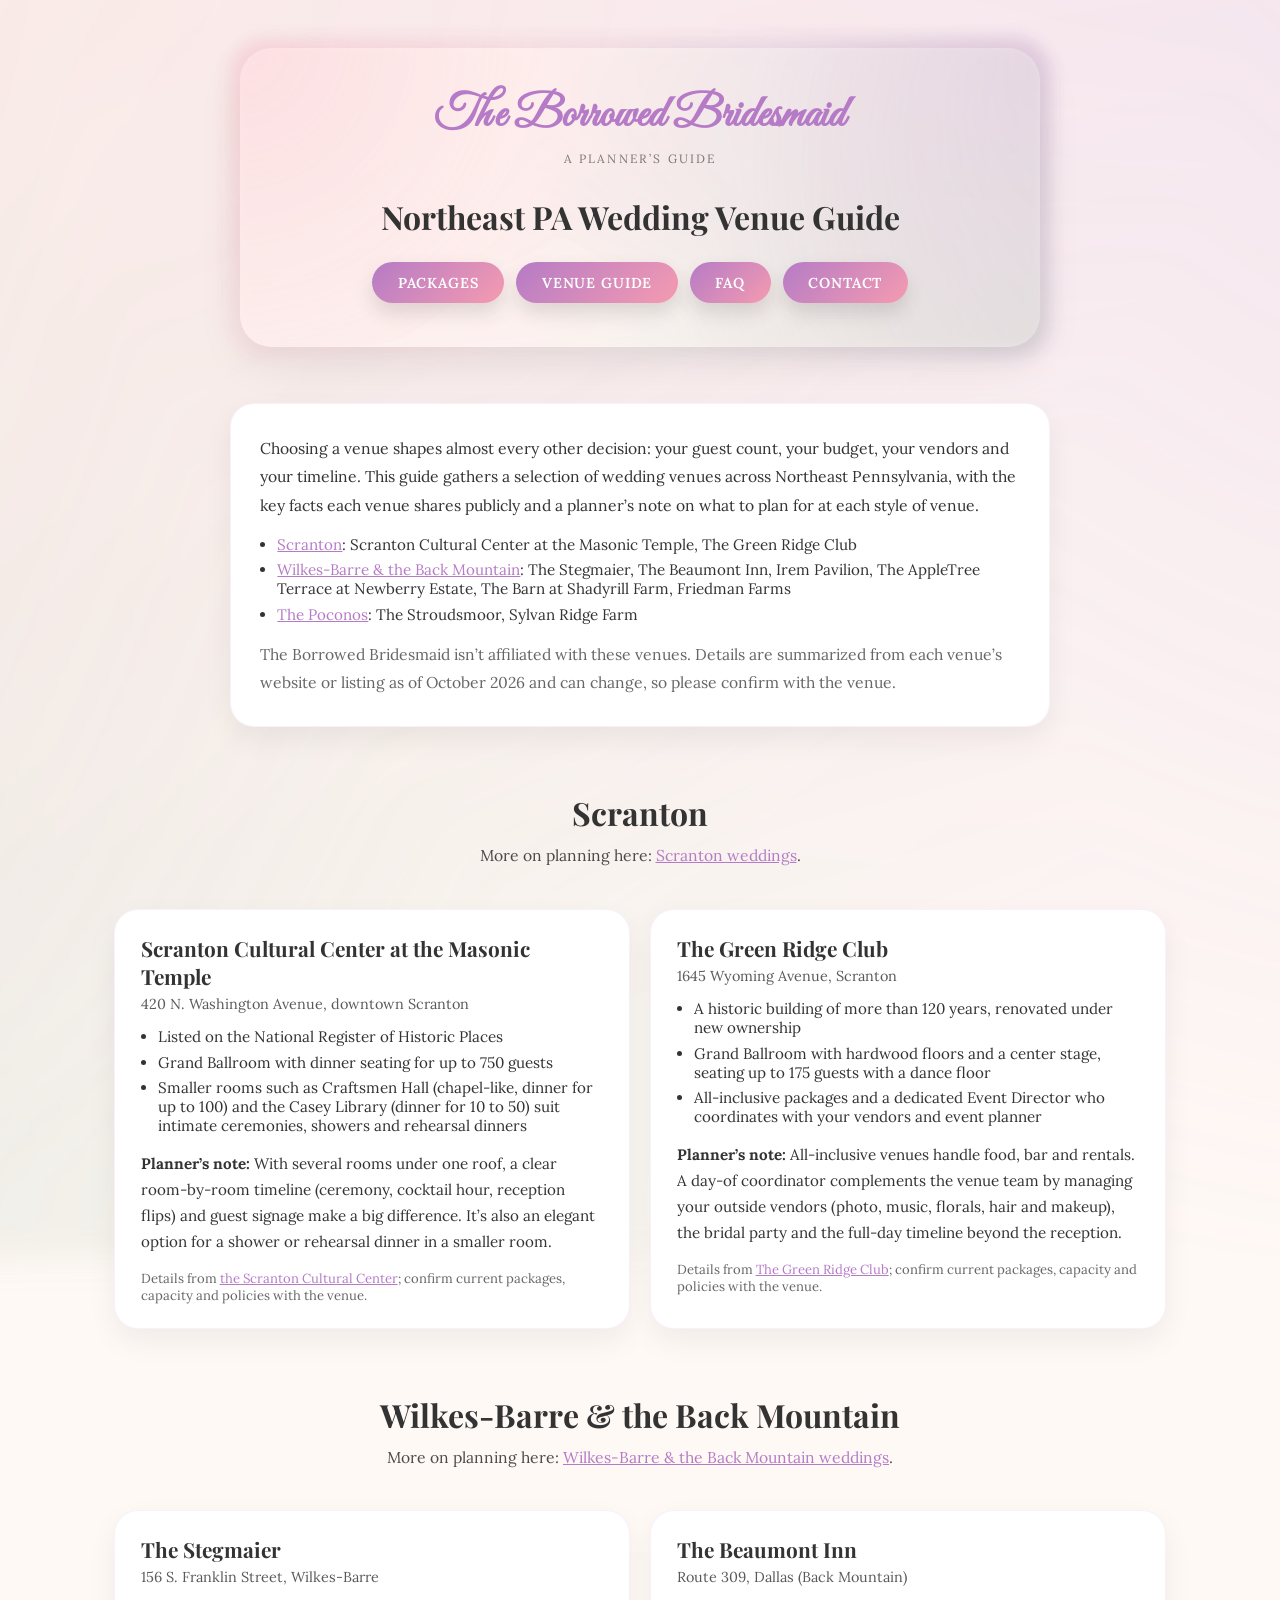
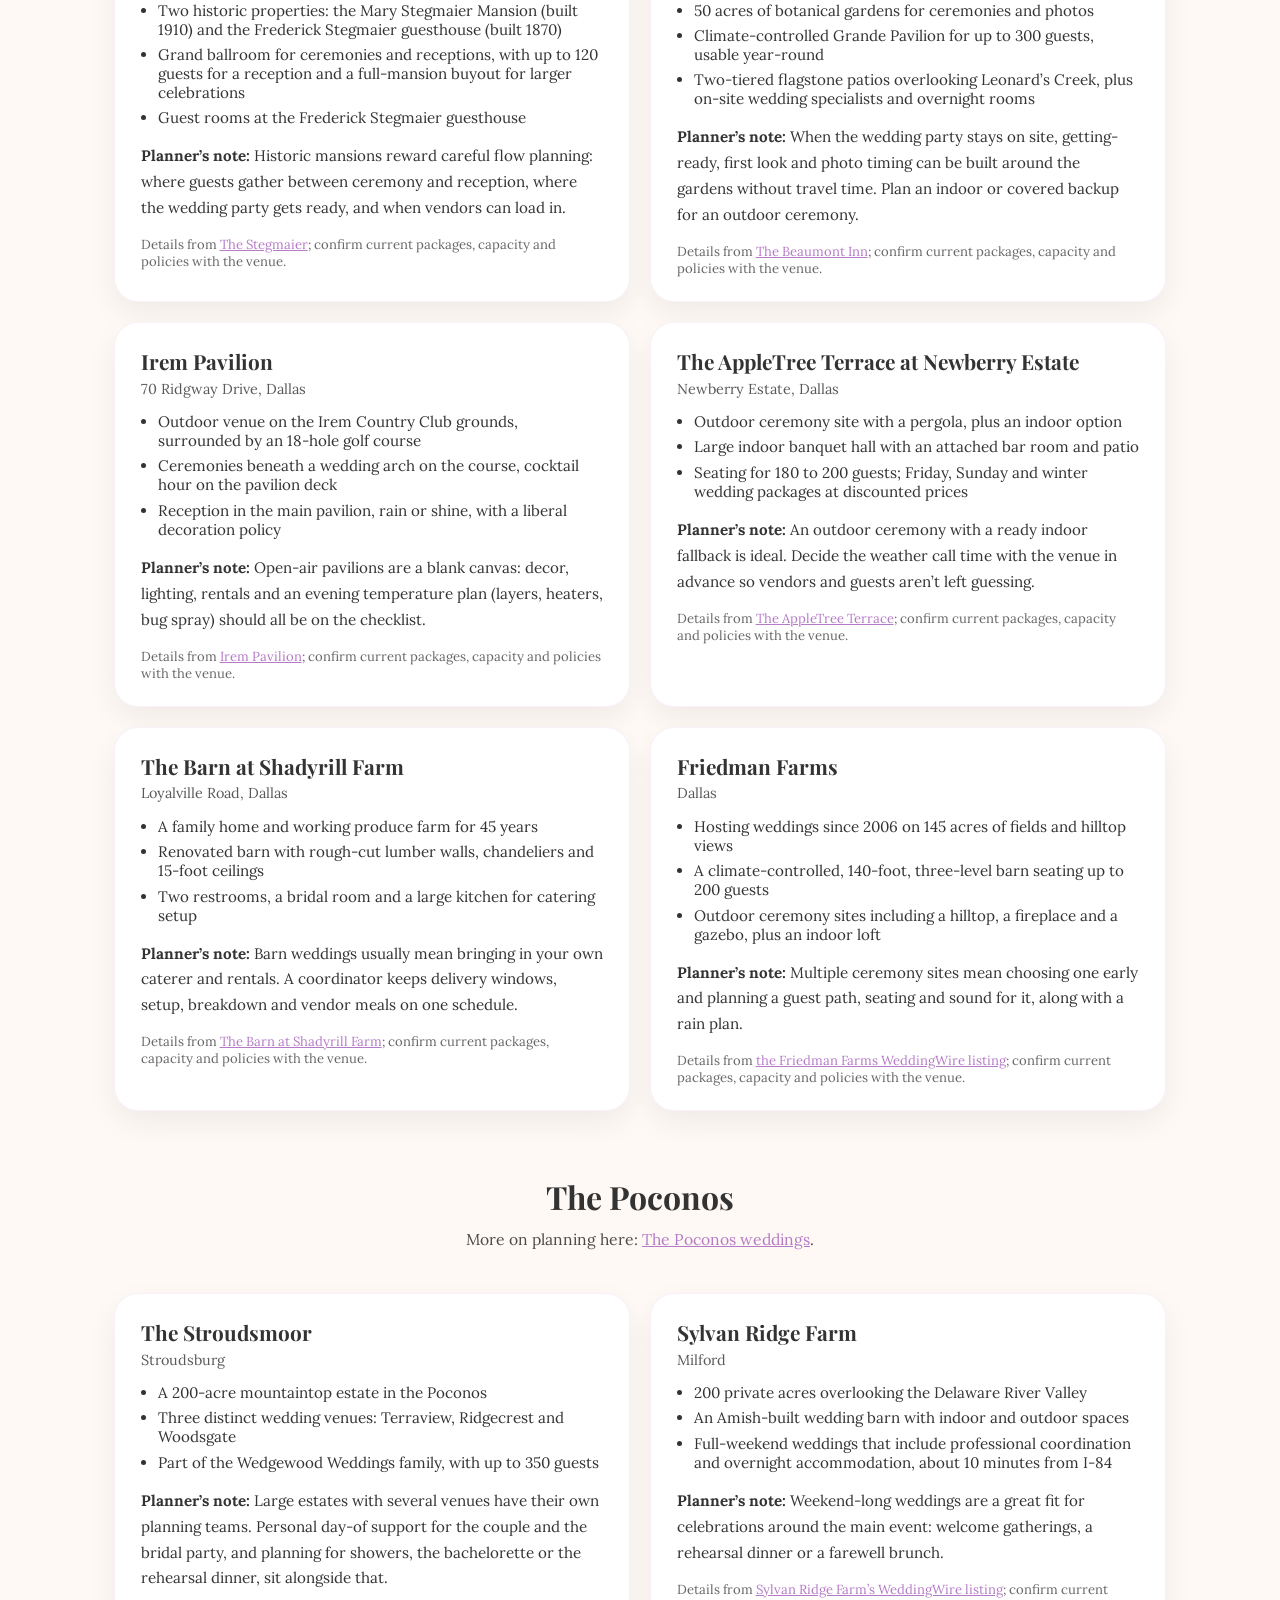
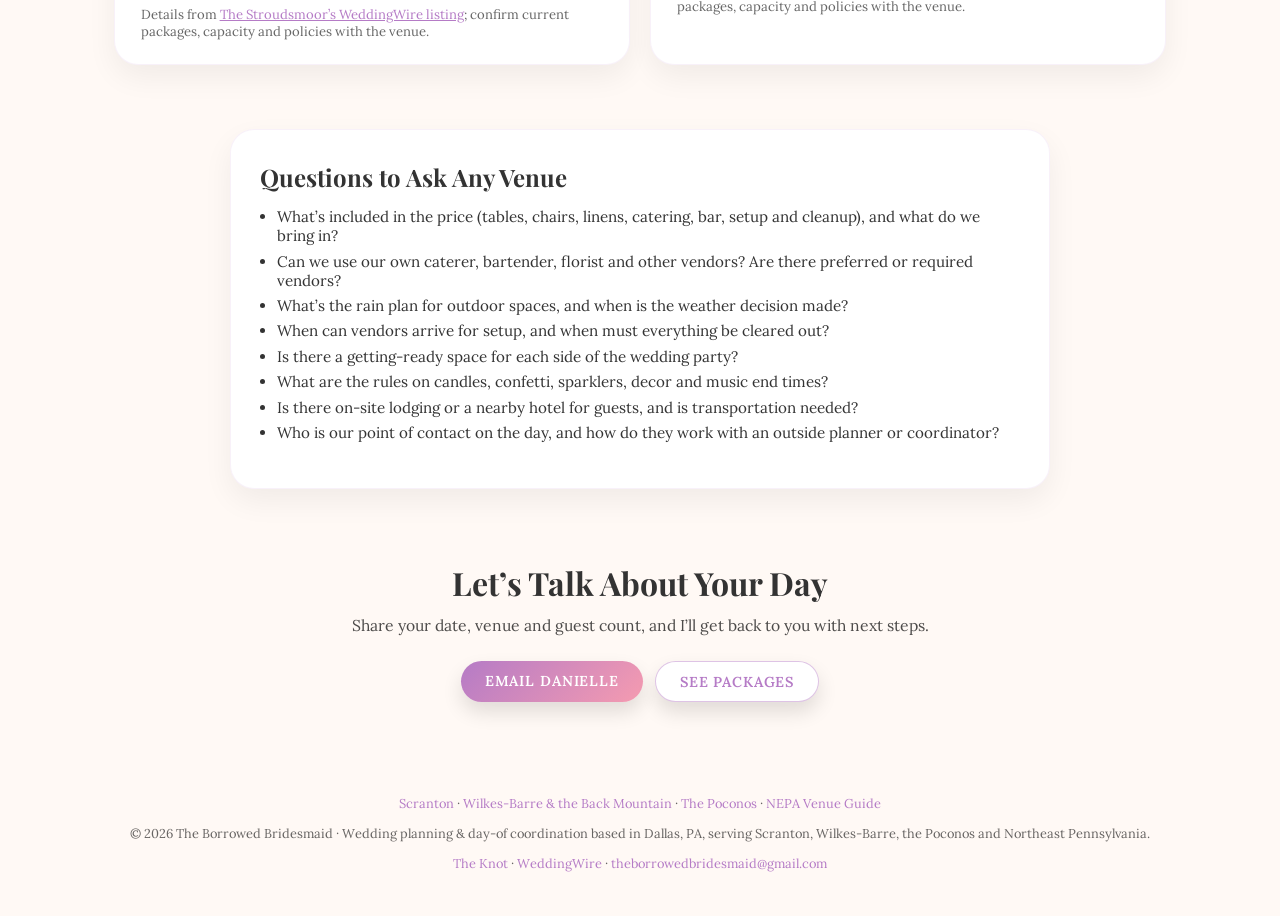
==== nepa-wedding-venues/index.html @ 1e5bff40 "Add NEPA area pages (Scranton, Wilkes-Barre & Back Mountain, Poconos) and venue guide with verified " ====
<!DOCTYPE html>
<html lang="en">
<head>
  <meta charset="UTF-8">
  <meta name="viewport" content="width=device-width, initial-scale=1">
  <title>NEPA Wedding Venue Guide: Scranton, Wilkes-Barre &amp; Poconos | The Borrowed Bridesmaid</title>
  <meta name="description" content="A planner&rsquo;s guide to wedding venues in Northeast Pennsylvania: Scranton, Wilkes-Barre, the Back Mountain and the Poconos, plus questions to ask any venue.">
  <link rel="canonical" href="https://theborrowedbridesmaid.org/nepa-wedding-venues/">

  <!-- Icons -->
  <link rel="icon" href="/favicon.ico" sizes="any">
  <link rel="icon" href="/favicon.svg" type="image/svg+xml">
  <link rel="apple-touch-icon" href="/apple-touch-icon.png">
  <meta name="theme-color" content="#B57BC6">

  <!-- Social sharing -->
  <meta property="og:type" content="article">
  <meta property="og:site_name" content="The Borrowed Bridesmaid">
  <meta property="og:url" content="https://theborrowedbridesmaid.org/nepa-wedding-venues/">
  <meta property="og:title" content="NEPA Wedding Venue Guide: Scranton, Wilkes-Barre &amp; Poconos | The Borrowed Bridesmaid">
  <meta property="og:description" content="A planner&rsquo;s guide to wedding venues in Northeast Pennsylvania: Scranton, Wilkes-Barre, the Back Mountain and the Poconos, plus questions to ask any venue.">
  <meta property="og:image" content="https://theborrowedbridesmaid.org/og-image.jpg">
  <meta property="og:image:width" content="1200">
  <meta property="og:image:height" content="630">
  <meta name="twitter:card" content="summary_large_image">
  <meta name="twitter:title" content="NEPA Wedding Venue Guide: Scranton, Wilkes-Barre &amp; Poconos | The Borrowed Bridesmaid">
  <meta name="twitter:description" content="A planner&rsquo;s guide to wedding venues in Northeast Pennsylvania: Scranton, Wilkes-Barre, the Back Mountain and the Poconos, plus questions to ask any venue.">
  <meta name="twitter:image" content="https://theborrowedbridesmaid.org/og-image.jpg">

  <!-- Google Fonts -->
  <link rel="preconnect" href="https://fonts.googleapis.com">
  <link rel="preconnect" href="https://fonts.gstatic.com" crossorigin>
  <link href="https://fonts.googleapis.com/css2?family=Great+Vibes&family=Lora:wght@400;500;600&family=Playfair+Display:wght@500;600;700&display=swap" rel="stylesheet">

  <link rel="stylesheet" href="/styles.css">
  <script type="application/ld+json">
{
  "@context": "https://schema.org",
  "@type": "BreadcrumbList",
  "itemListElement": [
    {
      "@type": "ListItem",
      "position": 1,
      "name": "Home",
      "item": "https://theborrowedbridesmaid.org/"
    },
    {
      "@type": "ListItem",
      "position": 2,
      "name": "NEPA Wedding Venue Guide",
      "item": "https://theborrowedbridesmaid.org/nepa-wedding-venues/"
    }
  ]
}
  </script>
</head>
<body>
  <div class="page-wrap">
    <header class="hero hero-sub" id="top">
      <div class="container">
        <div class="hero-inner">
          <a class="logo-link" href="/"><span class="logo-text">The Borrowed Bridesmaid</span></a>
          <p class="hero-subbrand">A Planner&rsquo;s Guide</p>
          <h1 class="page-title">Northeast PA Wedding Venue Guide</h1>
          <nav class="hero-nav" aria-label="Main">
            <a href="/#packages" class="hero-button">Packages</a>
            <a href="/nepa-wedding-venues/" class="hero-button">Venue Guide</a>
            <a href="/#faq" class="hero-button">FAQ</a>
            <a href="/#contact" class="hero-button">Contact</a>
          </nav>
        </div>
      </div>
    </header>

    <main>
      <section class="page-section">
        <div class="container">
          <div class="prose">
            <p>Choosing a venue shapes almost every other decision: your guest count, your budget, your vendors and your timeline. This guide gathers a selection of wedding venues across Northeast Pennsylvania, with the key facts each venue shares publicly and a planner&rsquo;s note on what to plan for at each style of venue.</p>
            <ul class="package-list">
              <li><a href="#scranton">Scranton</a>: Scranton Cultural Center at the Masonic Temple, The Green Ridge Club</li>
              <li><a href="#wb">Wilkes-Barre &amp; the Back Mountain</a>: The Stegmaier, The Beaumont Inn, Irem Pavilion, The AppleTree Terrace at Newberry Estate, The Barn at Shadyrill Farm, Friedman Farms</li>
              <li><a href="#poconos">The Poconos</a>: The Stroudsmoor, Sylvan Ridge Farm</li>
            </ul>
            <p class="venue-source">The Borrowed Bridesmaid isn&rsquo;t affiliated with these venues. Details are summarized from each venue&rsquo;s website or listing as of October 2026 and can change, so please confirm with the venue.</p>
          </div>
        </div>
      </section>

      <section class="page-section" id="scranton">
        <div class="container">
          <h2 class="section-title">Scranton</h2>
          <p class="section-subtitle">More on planning here: <a href="/scranton-wedding-planner/">Scranton weddings</a>.</p>
          <div class="venue-grid">
          <article class="venue-card" id="scranton-cultural-center">
            <h3>Scranton Cultural Center at the Masonic Temple</h3>
            <p class="venue-meta">420 N. Washington Avenue, downtown Scranton</p>
            <ul class="package-list">
              <li>Listed on the National Register of Historic Places</li>
              <li>Grand Ballroom with dinner seating for up to 750 guests</li>
              <li>Smaller rooms such as Craftsmen Hall (chapel-like, dinner for up to 100) and the Casey Library (dinner for 10 to 50) suit intimate ceremonies, showers and rehearsal dinners</li>
            </ul>
            <p class="venue-note"><strong>Planner&rsquo;s note:</strong> With several rooms under one roof, a clear room-by-room timeline (ceremony, cocktail hour, reception flips) and guest signage make a big difference. It&rsquo;s also an elegant option for a shower or rehearsal dinner in a smaller room.</p>
            <p class="venue-source">Details from <a href="https://scrantonculturalcenter.org/index.php/weddingsevents/" target="_blank" rel="noopener noreferrer">the Scranton Cultural Center</a>; confirm current packages, capacity and policies with the venue.</p>
          </article>
          <article class="venue-card" id="green-ridge-club">
            <h3>The Green Ridge Club</h3>
            <p class="venue-meta">1645 Wyoming Avenue, Scranton</p>
            <ul class="package-list">
              <li>A historic building of more than 120 years, renovated under new ownership</li>
              <li>Grand Ballroom with hardwood floors and a center stage, seating up to 175 guests with a dance floor</li>
              <li>All-inclusive packages and a dedicated Event Director who coordinates with your vendors and event planner</li>
            </ul>
            <p class="venue-note"><strong>Planner&rsquo;s note:</strong> All-inclusive venues handle food, bar and rentals. A day-of coordinator complements the venue team by managing your outside vendors (photo, music, florals, hair and makeup), the bridal party and the full-day timeline beyond the reception.</p>
            <p class="venue-source">Details from <a href="https://www.thegreenridgeclub.com/weddings" target="_blank" rel="noopener noreferrer">The Green Ridge Club</a>; confirm current packages, capacity and policies with the venue.</p>
          </article>
          </div>
        </div>
      </section>

      <section class="page-section" id="wb">
        <div class="container">
          <h2 class="section-title">Wilkes-Barre &amp; the Back Mountain</h2>
          <p class="section-subtitle">More on planning here: <a href="/wilkes-barre-wedding-planner/">Wilkes-Barre &amp; the Back Mountain weddings</a>.</p>
          <div class="venue-grid">
          <article class="venue-card" id="the-stegmaier">
            <h3>The Stegmaier</h3>
            <p class="venue-meta">156 S. Franklin Street, Wilkes-Barre</p>
            <ul class="package-list">
              <li>Two historic properties: the Mary Stegmaier Mansion (built 1910) and the Frederick Stegmaier guesthouse (built 1870)</li>
              <li>Grand ballroom for ceremonies and receptions, with up to 120 guests for a reception and a full-mansion buyout for larger celebrations</li>
              <li>Guest rooms at the Frederick Stegmaier guesthouse</li>
            </ul>
            <p class="venue-note"><strong>Planner&rsquo;s note:</strong> Historic mansions reward careful flow planning: where guests gather between ceremony and reception, where the wedding party gets ready, and when vendors can load in.</p>
            <p class="venue-source">Details from <a href="https://www.thestegmaier.com/" target="_blank" rel="noopener noreferrer">The Stegmaier</a>; confirm current packages, capacity and policies with the venue.</p>
          </article>
          <article class="venue-card" id="beaumont-inn">
            <h3>The Beaumont Inn</h3>
            <p class="venue-meta">Route 309, Dallas (Back Mountain)</p>
            <ul class="package-list">
              <li>50 acres of botanical gardens for ceremonies and photos</li>
              <li>Climate-controlled Grande Pavilion for up to 300 guests, usable year-round</li>
              <li>Two-tiered flagstone patios overlooking Leonard&rsquo;s Creek, plus on-site wedding specialists and overnight rooms</li>
            </ul>
            <p class="venue-note"><strong>Planner&rsquo;s note:</strong> When the wedding party stays on site, getting-ready, first look and photo timing can be built around the gardens without travel time. Plan an indoor or covered backup for an outdoor ceremony.</p>
            <p class="venue-source">Details from <a href="https://thebeaumontinn.com/weddings/" target="_blank" rel="noopener noreferrer">The Beaumont Inn</a>; confirm current packages, capacity and policies with the venue.</p>
          </article>
          <article class="venue-card" id="irem-pavilion">
            <h3>Irem Pavilion</h3>
            <p class="venue-meta">70 Ridgway Drive, Dallas</p>
            <ul class="package-list">
              <li>Outdoor venue on the Irem Country Club grounds, surrounded by an 18-hole golf course</li>
              <li>Ceremonies beneath a wedding arch on the course, cocktail hour on the pavilion deck</li>
              <li>Reception in the main pavilion, rain or shine, with a liberal decoration policy</li>
            </ul>
            <p class="venue-note"><strong>Planner&rsquo;s note:</strong> Open-air pavilions are a blank canvas: decor, lighting, rentals and an evening temperature plan (layers, heaters, bug spray) should all be on the checklist.</p>
            <p class="venue-source">Details from <a href="https://www.irempavilion.org/" target="_blank" rel="noopener noreferrer">Irem Pavilion</a>; confirm current packages, capacity and policies with the venue.</p>
          </article>
          <article class="venue-card" id="appletree-terrace">
            <h3>The AppleTree Terrace at Newberry Estate</h3>
            <p class="venue-meta">Newberry Estate, Dallas</p>
            <ul class="package-list">
              <li>Outdoor ceremony site with a pergola, plus an indoor option</li>
              <li>Large indoor banquet hall with an attached bar room and patio</li>
              <li>Seating for 180 to 200 guests; Friday, Sunday and winter wedding packages at discounted prices</li>
            </ul>
            <p class="venue-note"><strong>Planner&rsquo;s note:</strong> An outdoor ceremony with a ready indoor fallback is ideal. Decide the weather call time with the venue in advance so vendors and guests aren&rsquo;t left guessing.</p>
            <p class="venue-source">Details from <a href="https://www.appletreeterrace.com/weddings-events" target="_blank" rel="noopener noreferrer">The AppleTree Terrace</a>; confirm current packages, capacity and policies with the venue.</p>
          </article>
          <article class="venue-card" id="shadyrill-farm">
            <h3>The Barn at Shadyrill Farm</h3>
            <p class="venue-meta">Loyalville Road, Dallas</p>
            <ul class="package-list">
              <li>A family home and working produce farm for 45 years</li>
              <li>Renovated barn with rough-cut lumber walls, chandeliers and 15-foot ceilings</li>
              <li>Two restrooms, a bridal room and a large kitchen for catering setup</li>
            </ul>
            <p class="venue-note"><strong>Planner&rsquo;s note:</strong> Barn weddings usually mean bringing in your own caterer and rentals. A coordinator keeps delivery windows, setup, breakdown and vendor meals on one schedule.</p>
            <p class="venue-source">Details from <a href="https://shadyrillfarmweddings.com/" target="_blank" rel="noopener noreferrer">The Barn at Shadyrill Farm</a>; confirm current packages, capacity and policies with the venue.</p>
          </article>
          <article class="venue-card" id="friedman-farms">
            <h3>Friedman Farms</h3>
            <p class="venue-meta">Dallas</p>
            <ul class="package-list">
              <li>Hosting weddings since 2006 on 145 acres of fields and hilltop views</li>
              <li>A climate-controlled, 140-foot, three-level barn seating up to 200 guests</li>
              <li>Outdoor ceremony sites including a hilltop, a fireplace and a gazebo, plus an indoor loft</li>
            </ul>
            <p class="venue-note"><strong>Planner&rsquo;s note:</strong> Multiple ceremony sites mean choosing one early and planning a guest path, seating and sound for it, along with a rain plan.</p>
            <p class="venue-source">Details from <a href="https://www.weddingwire.com/biz/friedman-farms-dallas/e42b4288746316fe.html" target="_blank" rel="noopener noreferrer">the Friedman Farms WeddingWire listing</a>; confirm current packages, capacity and policies with the venue.</p>
          </article>
          </div>
        </div>
      </section>

      <section class="page-section" id="poconos">
        <div class="container">
          <h2 class="section-title">The Poconos</h2>
          <p class="section-subtitle">More on planning here: <a href="/poconos-wedding-planner/">The Poconos weddings</a>.</p>
          <div class="venue-grid">
          <article class="venue-card" id="stroudsmoor">
            <h3>The Stroudsmoor</h3>
            <p class="venue-meta">Stroudsburg</p>
            <ul class="package-list">
              <li>A 200-acre mountaintop estate in the Poconos</li>
              <li>Three distinct wedding venues: Terraview, Ridgecrest and Woodsgate</li>
              <li>Part of the Wedgewood Weddings family, with up to 350 guests</li>
            </ul>
            <p class="venue-note"><strong>Planner&rsquo;s note:</strong> Large estates with several venues have their own planning teams. Personal day-of support for the couple and the bridal party, and planning for showers, the bachelorette or the rehearsal dinner, sit alongside that.</p>
            <p class="venue-source">Details from <a href="https://www.weddingwire.com/biz/the-stroudsmoor-by-wedgewood-weddings/4b6d5c05090b81eb.html" target="_blank" rel="noopener noreferrer">The Stroudsmoor&rsquo;s WeddingWire listing</a>; confirm current packages, capacity and policies with the venue.</p>
          </article>
          <article class="venue-card" id="sylvan-ridge-farm">
            <h3>Sylvan Ridge Farm</h3>
            <p class="venue-meta">Milford</p>
            <ul class="package-list">
              <li>200 private acres overlooking the Delaware River Valley</li>
              <li>An Amish-built wedding barn with indoor and outdoor spaces</li>
              <li>Full-weekend weddings that include professional coordination and overnight accommodation, about 10 minutes from I-84</li>
            </ul>
            <p class="venue-note"><strong>Planner&rsquo;s note:</strong> Weekend-long weddings are a great fit for celebrations around the main event: welcome gatherings, a rehearsal dinner or a farewell brunch.</p>
            <p class="venue-source">Details from <a href="https://www.weddingwire.com/biz/sylvan-ridge-farm/f9458897a53a48f7.html" target="_blank" rel="noopener noreferrer">Sylvan Ridge Farm&rsquo;s WeddingWire listing</a>; confirm current packages, capacity and policies with the venue.</p>
          </article>
          </div>
        </div>
      </section>

      <section class="page-section">
        <div class="container">
          <div class="prose">
            <h2>Questions to Ask Any Venue</h2>
            <ul class="package-list">
              <li>What&rsquo;s included in the price (tables, chairs, linens, catering, bar, setup and cleanup), and what do we bring in?</li>
              <li>Can we use our own caterer, bartender, florist and other vendors? Are there preferred or required vendors?</li>
              <li>What&rsquo;s the rain plan for outdoor spaces, and when is the weather decision made?</li>
              <li>When can vendors arrive for setup, and when must everything be cleared out?</li>
              <li>Is there a getting-ready space for each side of the wedding party?</li>
              <li>What are the rules on candles, confetti, sparklers, decor and music end times?</li>
              <li>Is there on-site lodging or a nearby hotel for guests, and is transportation needed?</li>
              <li>Who is our point of contact on the day, and how do they work with an outside planner or coordinator?</li>
            </ul>
          </div>
        </div>
      </section>

      <section class="cta-band">
        <div class="container">
          <div class="cta-inner">
            <h2 class="section-title">Let&rsquo;s Talk About Your Day</h2>
            <p class="section-subtitle">Share your date, venue and guest count, and I&rsquo;ll get back to you with next steps.</p>
            <div class="contact-cta">
              <a class="btn-primary" href="mailto:theborrowedbridesmaid@gmail.com?subject=Wedding%20inquiry%3A%20NEPA%20Wedding%20Venue%20Guide&amp;body=Hi%20Danielle%21%0A%0AWedding%20date%20%28or%20season%29%3A%0AVenue%20or%20town%3A%0AEstimated%20guest%20count%3A%0APackage%20I%27m%20interested%20in%3A%0AAnything%20else%20you%27d%20like%20me%20to%20know%3A%0A">Email Danielle</a>
              <a class="btn-primary btn-light" href="/#packages">See Packages</a>
            </div>
          </div>
        </div>
      </section>
    </main>

    <footer>
      <p>
        <a href="/scranton-wedding-planner/">Scranton</a> &middot;
        <a href="/wilkes-barre-wedding-planner/">Wilkes-Barre &amp; the Back Mountain</a> &middot;
        <a href="/poconos-wedding-planner/">The Poconos</a> &middot;
        <a href="/nepa-wedding-venues/">NEPA Venue Guide</a>
      </p>
      <p>
        &copy; 2026 The Borrowed Bridesmaid &middot; Wedding planning &amp; day-of coordination based in Dallas, PA, serving Scranton, Wilkes-Barre, the Poconos and Northeast Pennsylvania.
      </p>
      <p>
        <a href="https://www.theknot.com/marketplace/the-borrowed-bridesmaid-dallas-pa-2048463" target="_blank" rel="noopener noreferrer">The Knot</a>
        &middot;
        <a href="https://www.weddingwire.com/biz/the-borrowed-bridesmaid/c614060458a77a8a.html" target="_blank" rel="noopener noreferrer">WeddingWire</a>
        &middot;
        <a href="mailto:theborrowedbridesmaid@gmail.com">theborrowedbridesmaid@gmail.com</a>
      </p>
    </footer>
  </div>
</body>
</html>
---- styles.css ----
/* The Borrowed Bridesmaid - shared styles */
:root {
  --bg-cream: #FFF9F5;
  --text-main: #333333;
  --accent-purple: #B57BC6;
  --accent-pink: #F59BB0;
  --accent-green: #7BA184;
  --card-bg: #ffffff;
}

* {
  box-sizing: border-box;
}

html {
  scroll-behavior: smooth;
}

body {
  margin: 0;
  background: var(--bg-cream);
  color: var(--text-main);
  font-family: "Lora", serif;
}

.page-wrap {
  min-height: 100vh;
  position: relative;
  overflow-x: hidden;
}

/* Soft watercolor background accents */
.page-wrap::before {
  content: "";
  position: fixed;
  inset: -40%;
  background: radial-gradient(circle at 10% 0%, rgba(245,155,176,0.30), transparent 60%),
              radial-gradient(circle at 90% 10%, rgba(181,123,198,0.30), transparent 60%),
              radial-gradient(circle at 0% 90%, rgba(123,161,132,0.25), transparent 60%);
  opacity: 0.6;
  z-index: -2;
  filter: blur(18px);
}

main {
  position: relative;
  z-index: 1;
}

.container {
  width: 100%;
  max-width: 1100px;
  margin: 0 auto;
  padding: 0 1.5rem;
}

/* HERO / LANDING SECTION */
.hero {
  padding: 4.5rem 0 3.5rem;
  text-align: center;
}

.hero-inner {
  max-width: 800px;
  margin: 0 auto;
  padding: 2.5rem 1.75rem 2.75rem;
  border-radius: 2rem;
  background: rgba(255, 249, 245, 0.85);
  backdrop-filter: blur(6px);
  box-shadow: 0 16px 45px rgba(0,0,0,0.08);
  position: relative;
}

.hero-inner::before {
  content: "";
  position: absolute;
  inset: -10px;
  border-radius: 2.2rem;
  z-index: -1;
  background: radial-gradient(circle at 0% 0%, rgba(245,155,176,0.30), transparent 60%),
              radial-gradient(circle at 100% 0%, rgba(181,123,198,0.25), transparent 60%),
              radial-gradient(circle at 100% 100%, rgba(123,161,132,0.20), transparent 65%);
  filter: blur(8px);
  opacity: 0.9;
}

.logo-text {
  font-family: "Great Vibes", cursive;
  font-size: 2.8rem;
  font-weight: 700;
  margin: 0 0 0.3rem;
  color: var(--accent-purple);
}

.hero-subbrand {
  letter-spacing: 0.18em;
  font-size: 0.75rem;
  text-transform: uppercase;
  color: rgba(0,0,0,0.5);
  font-family: inherit;
  font-weight: 400;
  line-height: 1.6;
  margin: 0 0 1.8rem;
}

.hero-heading {
  font-family: "Playfair Display", serif;
  font-size: 1rem;
  letter-spacing: 0.18em;
  text-transform: uppercase;
  margin: 0 0 1.2rem;
  color: #444;
}

.hero-text p {
  margin: 0 0 2rem;
  font-size: 1rem;
  line-height: 1.8;
}

.hero-nav {
  display: flex;
  flex-wrap: wrap;
  justify-content: center;
  gap: 0.75rem;
}

.hero-button {
  display: inline-block;
  padding: 0.7rem 1.6rem;
  border-radius: 999px;
  text-decoration: none;
  font-weight: 600;
  font-size: 0.9rem;
  letter-spacing: 0.06em;
  text-transform: uppercase;
  color: #fff;
  background: linear-gradient(135deg, var(--accent-purple), var(--accent-pink));
  box-shadow: 0 10px 20px rgba(0,0,0,0.12);
  transition: transform 0.15s ease, box-shadow 0.15s ease, opacity 0.15s ease;
}

.hero-button:hover {
  transform: translateY(-2px);
  box-shadow: 0 14px 28px rgba(0,0,0,0.16);
  opacity: 0.95;
}

section {
  padding: 3.5rem 0;
}

.section-title {
  font-family: "Playfair Display", serif;
  font-size: 2rem;
  text-align: center;
  margin: 0 0 0.5rem;
}

.section-subtitle {
  text-align: center;
  max-width: 640px;
  margin: 0 auto 2.5rem;
  font-size: 0.98rem;
  line-height: 1.7;
  color: rgba(0,0,0,0.7);
}

/* PACKAGES */
.packages-grid {
  display: grid;
  grid-template-columns: 1fr;
  gap: 2rem;
}

@media (min-width: 900px) {
  .packages-grid {
    grid-template-columns: repeat(2, 1fr);
  }
}

.package-card {
  background: var(--card-bg);
  border-radius: 1.5rem;
  padding: 1.9rem 1.8rem;
  box-shadow: 0 12px 30px rgba(0,0,0,0.06);
  border: 1px solid rgba(181,123,198,0.10);
  position: relative;
}

.package-card h3 {
  font-family: "Playfair Display", serif;
  font-size: 1.5rem;
  margin: 0 0 0.3rem;
}

.package-tagline {
  font-size: 0.95rem;
  color: rgba(0,0,0,0.65);
  margin-bottom: 1rem;
}

.package-list {
  margin: 0 0 1rem;
  padding-left: 1.1rem;
  font-size: 0.95rem;
}

.package-list li {
  margin-bottom: 0.4rem;
}

.package-price {
  font-size: 0.93rem;
  margin-top: 0.4rem;
}

.package-price strong {
  font-weight: 600;
}

.package-featured {
  border-color: var(--accent-purple);
  box-shadow: 0 16px 40px rgba(181,123,198,0.18);
}

.package-card .btn-primary {
  margin-top: 1rem;
}

.btn-primary {
  display: inline-block;
  padding: 0.65rem 1.5rem;
  border-radius: 999px;
  border: none;
  text-decoration: none;
  cursor: pointer;
  font-family: "Lora", serif;
  font-size: 0.9rem;
  font-weight: 600;
  letter-spacing: 0.06em;
  text-transform: uppercase;
  background: linear-gradient(135deg, var(--accent-purple), var(--accent-pink));
  color: #fff;
  box-shadow: 0 10px 20px rgba(0,0,0,0.12);
  transition: transform 0.15s ease, box-shadow 0.15s ease, opacity 0.15s ease;
}

.btn-primary:hover {
  transform: translateY(-2px);
  box-shadow: 0 14px 28px rgba(0,0,0,0.17);
  opacity: 0.96;
}

/* GALLERY */
.gallery-grid {
  display: grid;
  grid-template-columns: 1fr;
  gap: 1.25rem;
}

@media (min-width: 768px) {
  .gallery-grid {
    grid-template-columns: repeat(3, 1fr);
  }
}

.gallery-item {
  height: 250px; /* Adjust this to your desired gallery tile height */
  border-radius: 1.2rem;
  overflow: hidden;
  position: relative;
}

.gallery-item picture,
.about-photo picture {
  display: block;
  height: 100%;
}

.gallery-item img {
  width: 100%;
  height: 100%;
  object-fit: cover; /* This ensures the image fills the box perfectly without stretching */
  display: block;
}

.gallery-note {
  text-align: center;
  font-size: 0.9rem;
  margin-top: 1.75rem;
  color: rgba(0,0,0,0.7);
}

/* ABOUT */
.about-inner {
  display: grid;
  grid-template-columns: 1fr;
  gap: 2rem;
  align-items: center;
}

@media (min-width: 900px) {
  .about-inner {
    grid-template-columns: minmax(0, 1.1fr) minmax(0, 1.4fr);
  }
}

.about-photo {
  border-radius: 1.7rem;
  overflow: hidden;
  box-shadow: 0 16px 40px rgba(0,0,0,0.12);
  position: relative;
}

.about-photo img {
  width: 100%;
  height: 100%;
  object-fit: cover; /* keeps your face centered and fills the box */
  display: block;
}

.about-content h3 {
  font-family: "Playfair Display", serif;
  font-size: 1.6rem;
  margin: 0 0 0.8rem;
}

.about-content p {
  margin: 0 0 1rem;
  font-size: 0.98rem;
  line-height: 1.8;
}

.about-content p:last-child {
  margin-bottom: 0;
}

/* CONTACT */
.contact-section {
  display: flex;
  justify-content: center;
}

.contact-container {
  max-width: 720px;
  width: 100%;
  background: var(--card-bg);
  padding: 2.4rem 2.1rem 2.6rem;
  border-radius: 1.9rem;
  position: relative;
  border: 12px solid transparent;
  background-clip: padding-box;
  box-shadow: 0 16px 42px rgba(0,0,0,0.10);
}

.contact-container::before {
  content: "";
  position: absolute;
  inset: -12px;
  border-radius: 2.2rem;
  background: radial-gradient(circle at 0% 0%, rgba(245,155,176,0.35), transparent 60%),
              radial-gradient(circle at 100% 0%, rgba(181,123,198,0.35), transparent 60%),
              radial-gradient(circle at 0% 100%, rgba(123,161,132,0.30), transparent 65%),
              radial-gradient(circle at 100% 100%, rgba(245,155,176,0.25), transparent 60%);
  filter: blur(8px);
  z-index: -1;
}

.contact-header {
  text-align: center;
  margin-bottom: 1.6rem;
}

.contact-header h2 {
  font-family: "Playfair Display", serif;
  font-size: 1.8rem;
  margin: 0 0 0.3rem;
}

.contact-header p {
  margin: 0;
  font-size: 0.96rem;
  line-height: 1.6;
}

.contact-info {
  text-align: center;
  font-size: 0.95rem;
  margin-bottom: 1.5rem;
}

.contact-info a {
  color: var(--accent-purple);
  text-decoration: none;
}

.contact-info a:hover {
  text-decoration: underline;
}

.contact-form label {
  display: block;
  margin-bottom: 1.1rem;
  font-size: 0.9rem;
}

.contact-form label span {
  display: inline-block;
  margin-bottom: 0.35rem;
  font-weight: 500;
}

.contact-form input,
.contact-form textarea {
  width: 100%;
  padding: 0.8rem 1rem;
  font-size: 0.96rem;
  border-radius: 0.9rem;
  border: 1px solid rgba(0,0,0,0.16);
  background: #fffdfc;
  box-shadow: 0 2px 6px rgba(0,0,0,0.04);
  font-family: "Lora", serif;
}

.contact-form textarea {
  resize: vertical;
  min-height: 140px;
}

.contact-form .btn-primary {
  margin-top: 0.5rem;
}

footer {
  text-align: center;
  font-size: 0.8rem;
  color: rgba(0,0,0,0.6);
  padding: 1.5rem 1rem 2rem;
}

footer a {
  color: var(--accent-purple);
  text-decoration: none;
}

footer a:hover {
  text-decoration: underline;
}

/* REVIEWS */
.section-subtitle a {
  color: var(--accent-purple);
}

.reviews-grid {
  display: grid;
  grid-template-columns: 1fr;
  gap: 1.5rem;
}

@media (min-width: 900px) {
  .reviews-grid {
    grid-template-columns: repeat(2, 1fr);
  }
}

.review-card {
  margin: 0;
  background: var(--card-bg);
  border-radius: 1.5rem;
  padding: 1.6rem 1.7rem;
  box-shadow: 0 12px 30px rgba(0,0,0,0.06);
  border: 1px solid rgba(181,123,198,0.10);
}

.review-stars {
  color: var(--accent-pink);
  letter-spacing: 0.15em;
  margin-bottom: 0.6rem;
}

.review-card blockquote {
  margin: 0 0 0.9rem;
}

.review-card blockquote p {
  margin: 0;
  font-size: 0.96rem;
  line-height: 1.75;
}

.review-card figcaption {
  font-size: 0.88rem;
  color: rgba(0,0,0,0.65);
}

.review-card figcaption a {
  color: var(--accent-purple);
  text-decoration: none;
}

/* CALLS TO ACTION */
.hero-cta {
  margin: 1.4rem 0 0;
}

.btn-light {
  background: #fff;
  color: var(--accent-purple);
  border: 1px solid rgba(181,123,198,0.45);
}

.package-card .btn-primary {
  display: inline-block;
}

.contact-cta {
  text-align: center;
  display: flex;
  flex-wrap: wrap;
  justify-content: center;
  gap: 0.75rem;
}

.contact-cta-note {
  flex-basis: 100%;
  margin: 0.6rem 0 0;
  font-size: 0.9rem;
  color: rgba(0,0,0,0.65);
}

/* FAQ */
.faq-list {
  max-width: 820px;
  margin: 0 auto;
  display: grid;
  gap: 0.9rem;
}

.faq-item {
  background: var(--card-bg);
  border-radius: 1.2rem;
  border: 1px solid rgba(181,123,198,0.15);
  box-shadow: 0 8px 22px rgba(0,0,0,0.05);
  padding: 1rem 1.4rem;
}

.faq-item summary {
  cursor: pointer;
  font-family: "Playfair Display", serif;
  font-size: 1.08rem;
  font-weight: 600;
  list-style-position: outside;
}

.faq-item p {
  margin: 0.8rem 0 0.2rem;
  font-size: 0.96rem;
  line-height: 1.75;
}

/* SUBPAGES (area pages and venue guide) */
.hero-sub {
  padding: 3rem 0 1.5rem;
}

.logo-link {
  text-decoration: none;
}

.logo-link .logo-text {
  display: block;
}

.page-title {
  font-family: "Playfair Display", serif;
  font-size: 2rem;
  line-height: 1.25;
  margin: 0 0 1.6rem;
  color: var(--text-main);
}

.page-section {
  padding: 2rem 0;
}

.prose {
  max-width: 820px;
  margin: 0 auto;
  background: var(--card-bg);
  border-radius: 1.5rem;
  padding: 1.9rem 1.8rem;
  box-shadow: 0 12px 30px rgba(0,0,0,0.06);
  border: 1px solid rgba(181,123,198,0.10);
}

.prose h2 {
  font-family: "Playfair Display", serif;
  font-size: 1.5rem;
  margin: 0 0 0.9rem;
}

.prose p {
  font-size: 0.98rem;
  line-height: 1.8;
  margin: 0 0 1rem;
}

.prose p:last-child {
  margin-bottom: 0;
}

.prose a,
.venue-card a {
  color: var(--accent-purple);
}

.service-grid,
.venue-grid {
  display: grid;
  grid-template-columns: 1fr;
  gap: 1.25rem;
}

@media (min-width: 768px) {
  .service-grid {
    grid-template-columns: repeat(2, 1fr);
  }
  .venue-grid {
    grid-template-columns: repeat(2, 1fr);
  }
}

.service-card,
.venue-card {
  display: block;
  background: var(--card-bg);
  border-radius: 1.5rem;
  padding: 1.5rem 1.6rem;
  box-shadow: 0 12px 30px rgba(0,0,0,0.06);
  border: 1px solid rgba(181,123,198,0.10);
  color: inherit;
  text-decoration: none;
}

.service-card:hover {
  border-color: var(--accent-purple);
}

.service-card h3,
.venue-card h3 {
  font-family: "Playfair Display", serif;
  font-size: 1.3rem;
  margin: 0 0 0.3rem;
}

.service-card p {
  margin: 0;
  font-size: 0.95rem;
  color: rgba(0,0,0,0.7);
}

.venue-meta {
  margin: 0 0 0.9rem;
  font-size: 0.9rem;
  color: rgba(0,0,0,0.65);
}

.venue-note {
  font-size: 0.95rem;
  line-height: 1.7;
}

.venue-source {
  font-size: 0.82rem;
  color: rgba(0,0,0,0.6);
  margin-bottom: 0;
}

.cta-band {
  padding: 2.5rem 0 3.5rem;
}

.cta-inner {
  max-width: 720px;
  margin: 0 auto;
  text-align: center;
}

.cta-inner .section-subtitle {
  margin-bottom: 1.4rem;
}
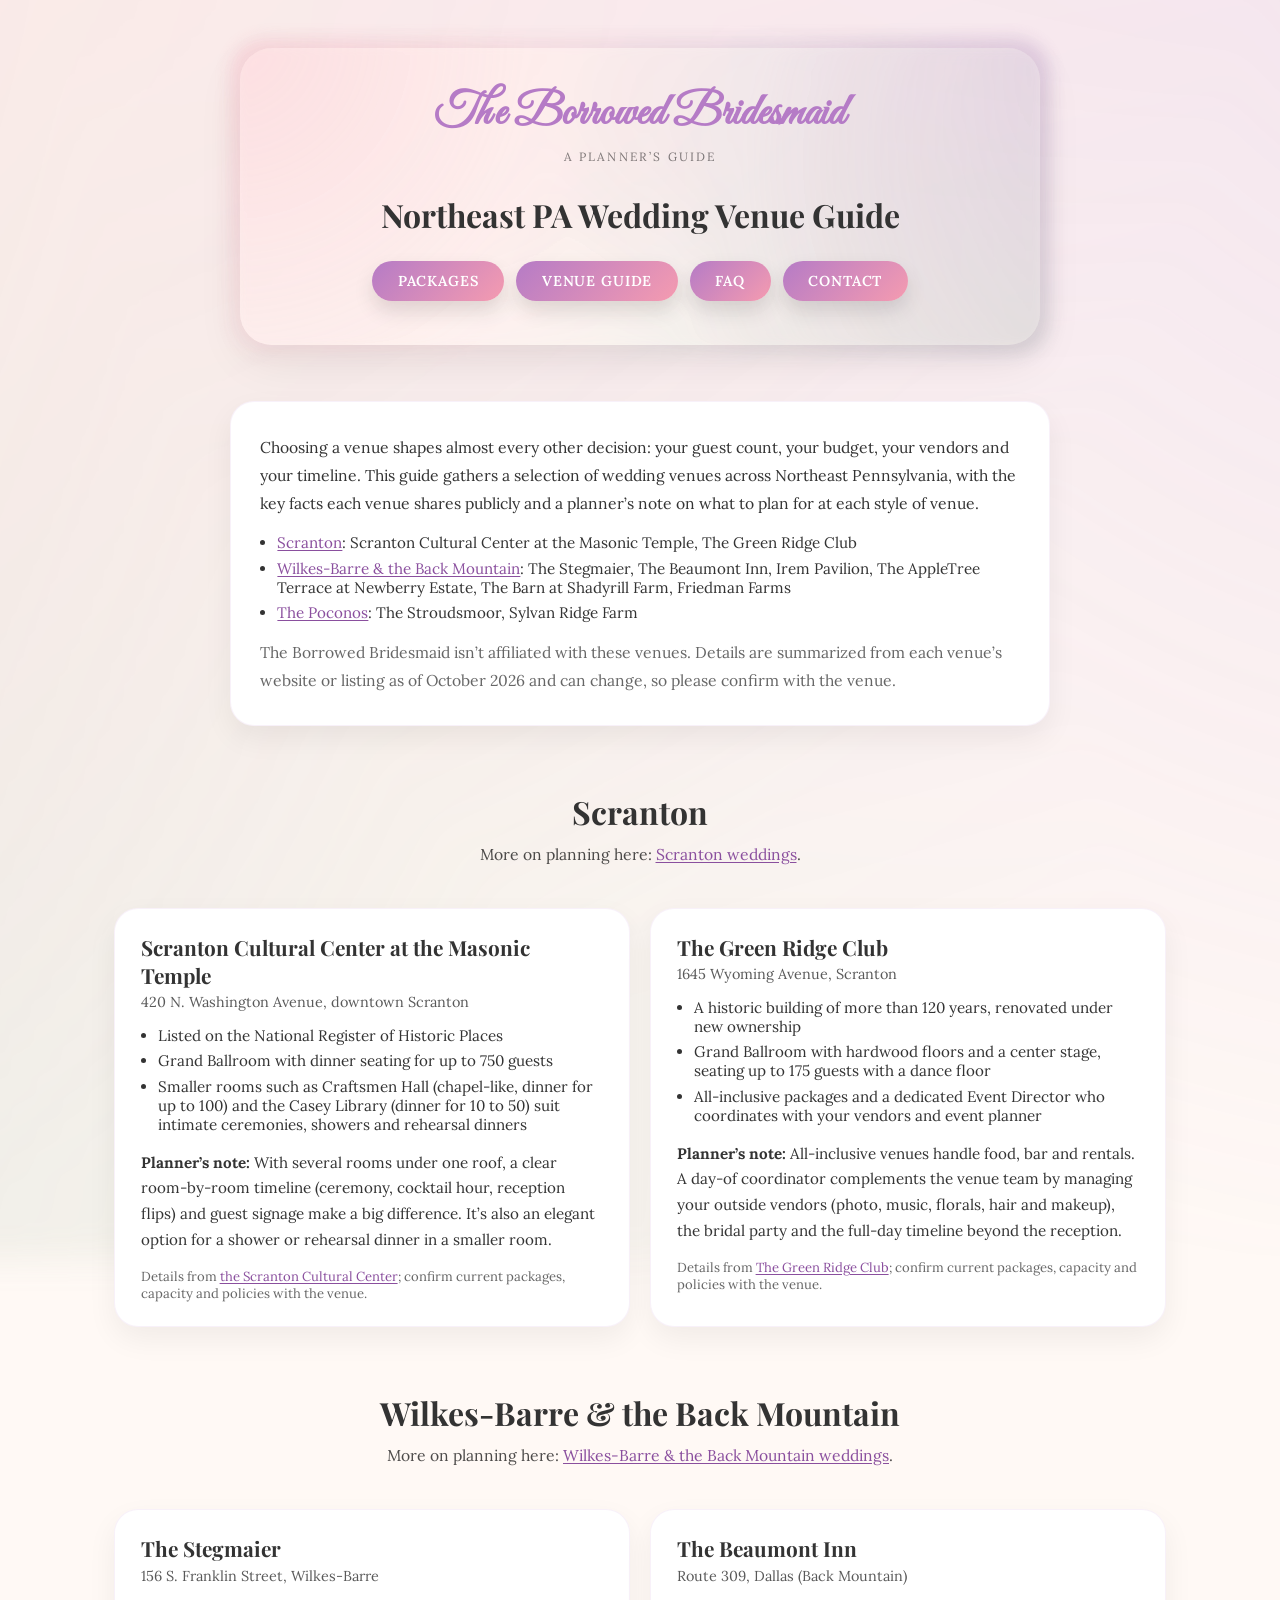
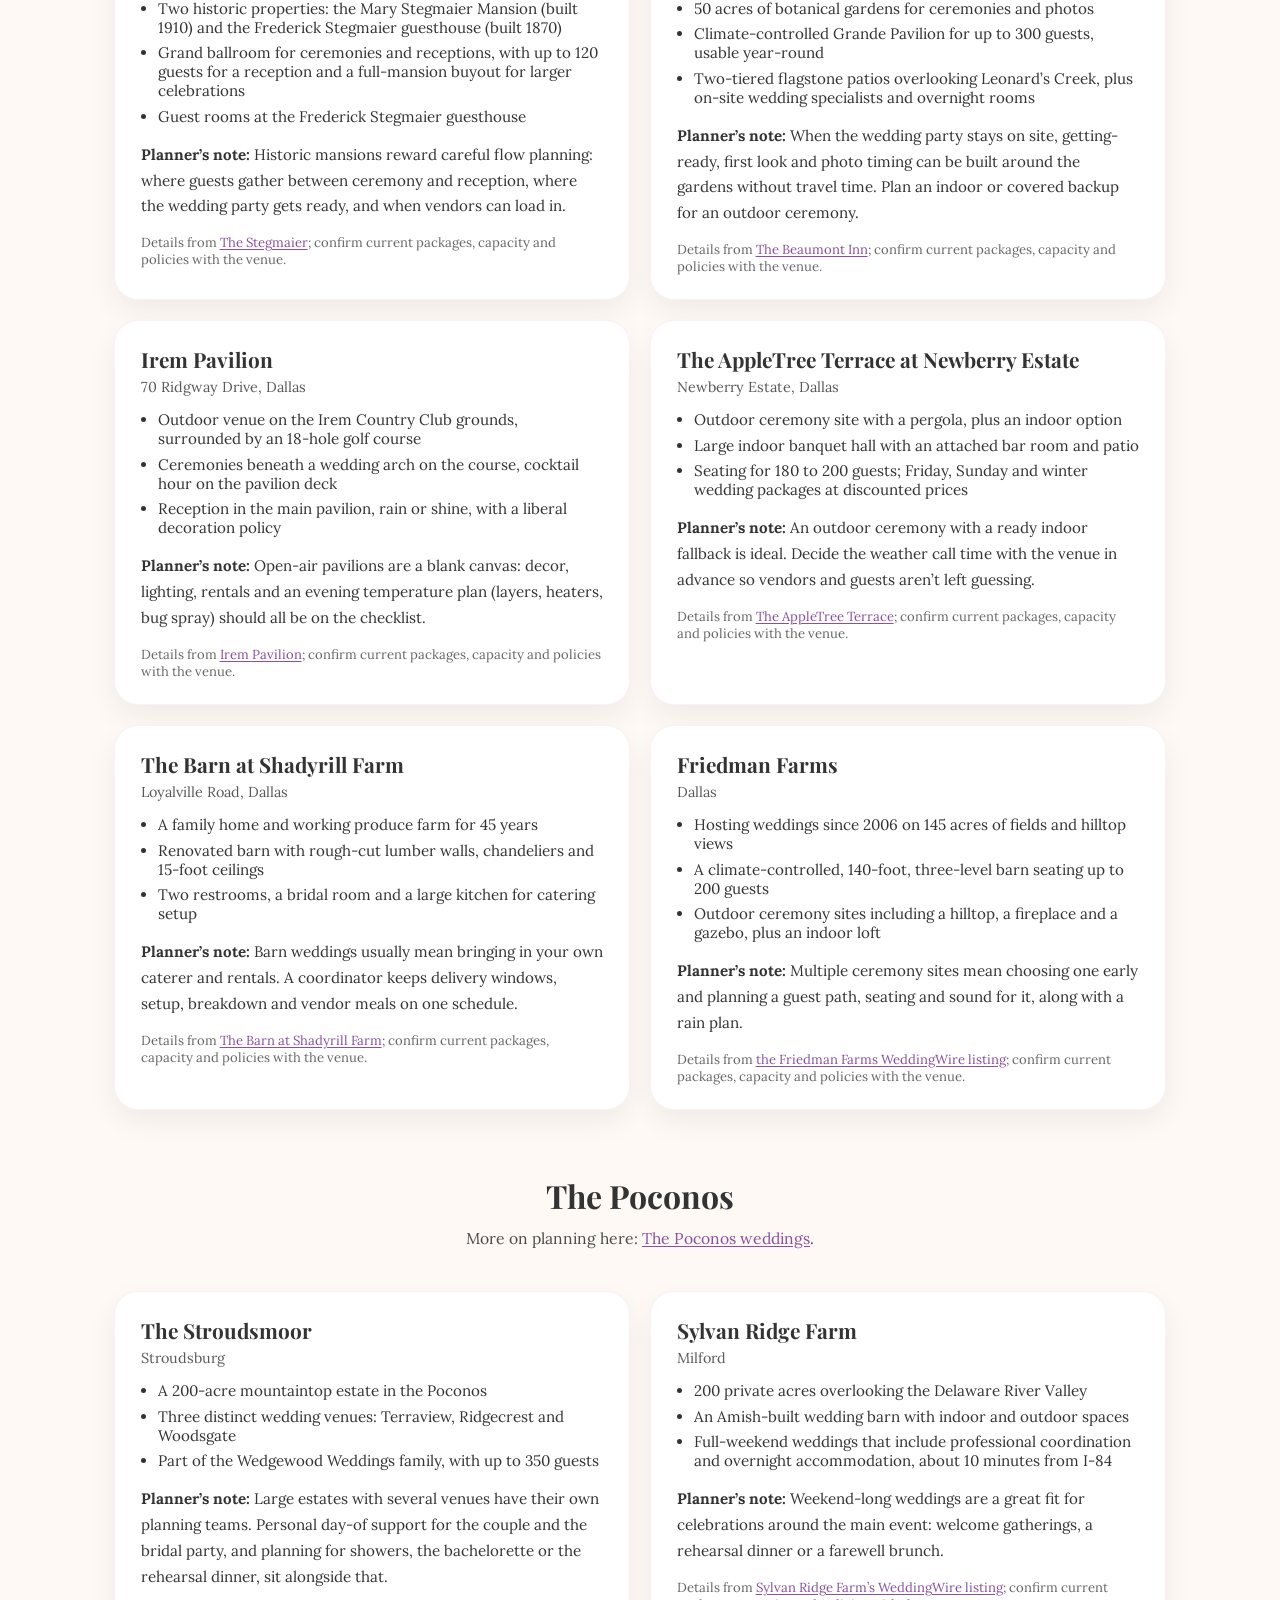
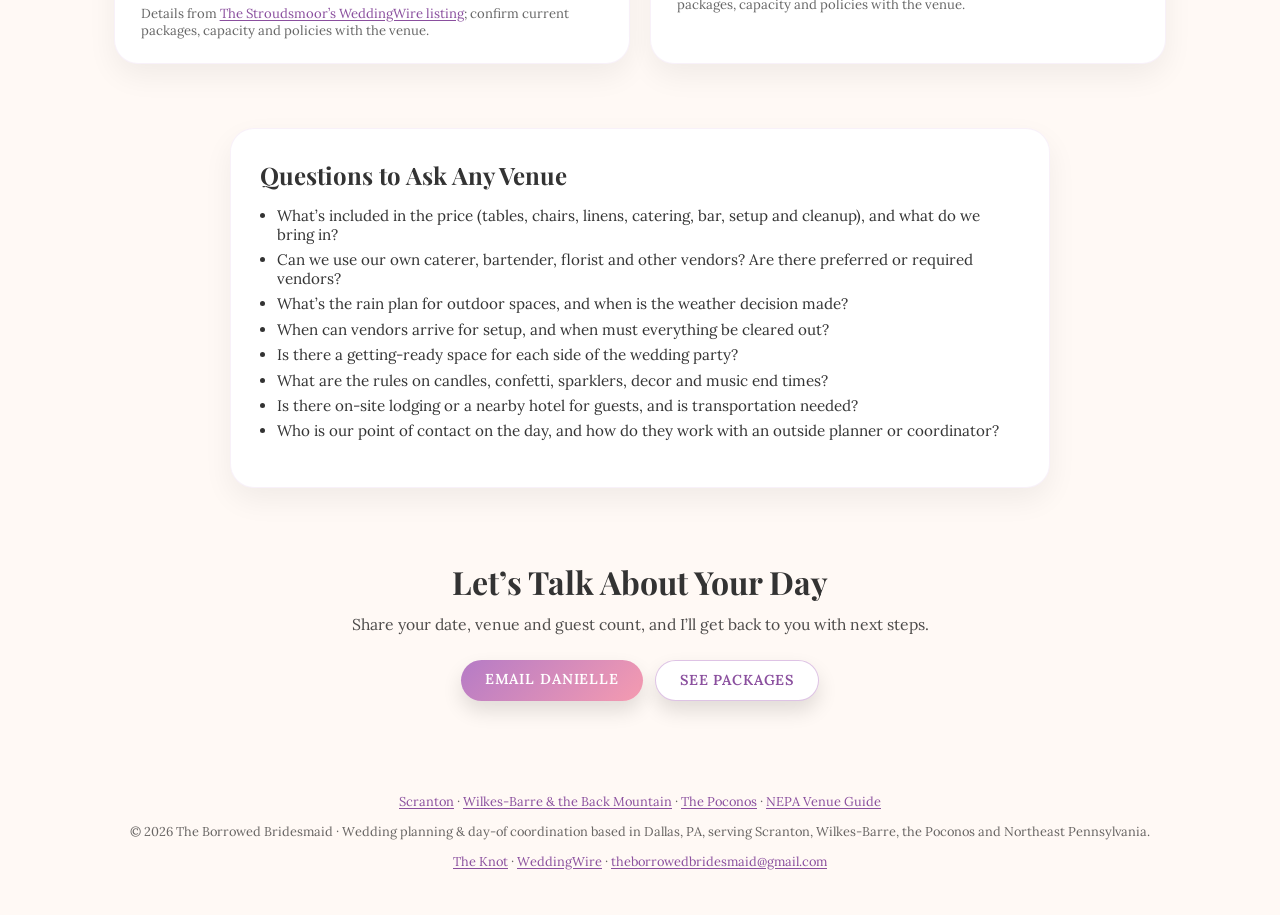
==== commit af0628dd: "Performance + accessibility: load Google Fonts without render-blocking, readable link color (#8A4F9E" ====
--- a/nepa-wedding-venues/index.html
+++ b/nepa-wedding-venues/index.html
@@ -30,7 +30,8 @@
   <!-- Google Fonts -->
   <link rel="preconnect" href="https://fonts.googleapis.com">
   <link rel="preconnect" href="https://fonts.gstatic.com" crossorigin>
-  <link href="https://fonts.googleapis.com/css2?family=Great+Vibes&family=Lora:wght@400;500;600&family=Playfair+Display:wght@500;600;700&display=swap" rel="stylesheet">
+  <link rel="preload" as="style" href="https://fonts.googleapis.com/css2?family=Great+Vibes&family=Lora:wght@400;500;600&family=Playfair+Display:wght@500;600;700&display=swap" onload="this.onload=null;this.rel='stylesheet'">
+  <noscript><link rel="stylesheet" href="https://fonts.googleapis.com/css2?family=Great+Vibes&family=Lora:wght@400;500;600&family=Playfair+Display:wght@500;600;700&display=swap"></noscript>
 
   <link rel="stylesheet" href="/styles.css">
   <script type="application/ld+json">
--- a/styles.css
+++ b/styles.css
@@ -3,6 +3,7 @@
   --bg-cream: #FFF9F5;
   --text-main: #333333;
   --accent-purple: #B57BC6;
+  --accent-purple-text: #8A4F9E; /* darker shade for readable link text */
   --accent-pink: #F59BB0;
   --accent-green: #7BA184;
   --card-bg: #ffffff;
@@ -86,6 +87,7 @@
 
 .logo-text {
   font-family: "Great Vibes", cursive;
+  line-height: 1.2;
   font-size: 2.8rem;
   font-weight: 700;
   margin: 0 0 0.3rem;
@@ -391,7 +393,7 @@
 }
 
 .contact-info a {
-  color: var(--accent-purple);
+  color: var(--accent-purple-text);
   text-decoration: none;
 }
 
@@ -440,7 +442,7 @@
 }
 
 footer a {
-  color: var(--accent-purple);
+  color: var(--accent-purple-text);
   text-decoration: none;
 }
 
@@ -450,7 +452,7 @@
 
 /* REVIEWS */
 .section-subtitle a {
-  color: var(--accent-purple);
+  color: var(--accent-purple-text);
 }
 
 .reviews-grid {
@@ -496,7 +498,7 @@
 }
 
 .review-card figcaption a {
-  color: var(--accent-purple);
+  color: var(--accent-purple-text);
   text-decoration: none;
 }
 
@@ -507,7 +509,7 @@
 
 .btn-light {
   background: #fff;
-  color: var(--accent-purple);
+  color: var(--accent-purple-text);
   border: 1px solid rgba(181,123,198,0.45);
 }
 
@@ -571,6 +573,7 @@
 
 .logo-link .logo-text {
   display: block;
+  height: 3.4rem; /* fixed line box so the script font loading in doesn't shift the page */
 }
 
 .page-title {
@@ -613,7 +616,7 @@
 
 .prose a,
 .venue-card a {
-  color: var(--accent-purple);
+  color: var(--accent-purple-text);
 }
 
 .service-grid,
@@ -691,3 +694,26 @@
 .cta-inner .section-subtitle {
   margin-bottom: 1.4rem;
 }
+
+/* Underline links that sit inside running text */
+.section-subtitle a,
+.prose p a,
+.prose li a,
+.venue-source a,
+footer a {
+  text-decoration: underline;
+  text-underline-offset: 2px;
+}
+
+/* Subpage nav: fixed 2x2 grid on phones so buttons don't re-wrap as fonts load */
+@media (max-width: 599px) {
+  .hero-sub .hero-nav {
+    display: grid;
+    grid-template-columns: repeat(2, minmax(0, 1fr));
+  }
+  .hero-sub .hero-button {
+    text-align: center;
+    padding-left: 0.8rem;
+    padding-right: 0.8rem;
+  }
+}
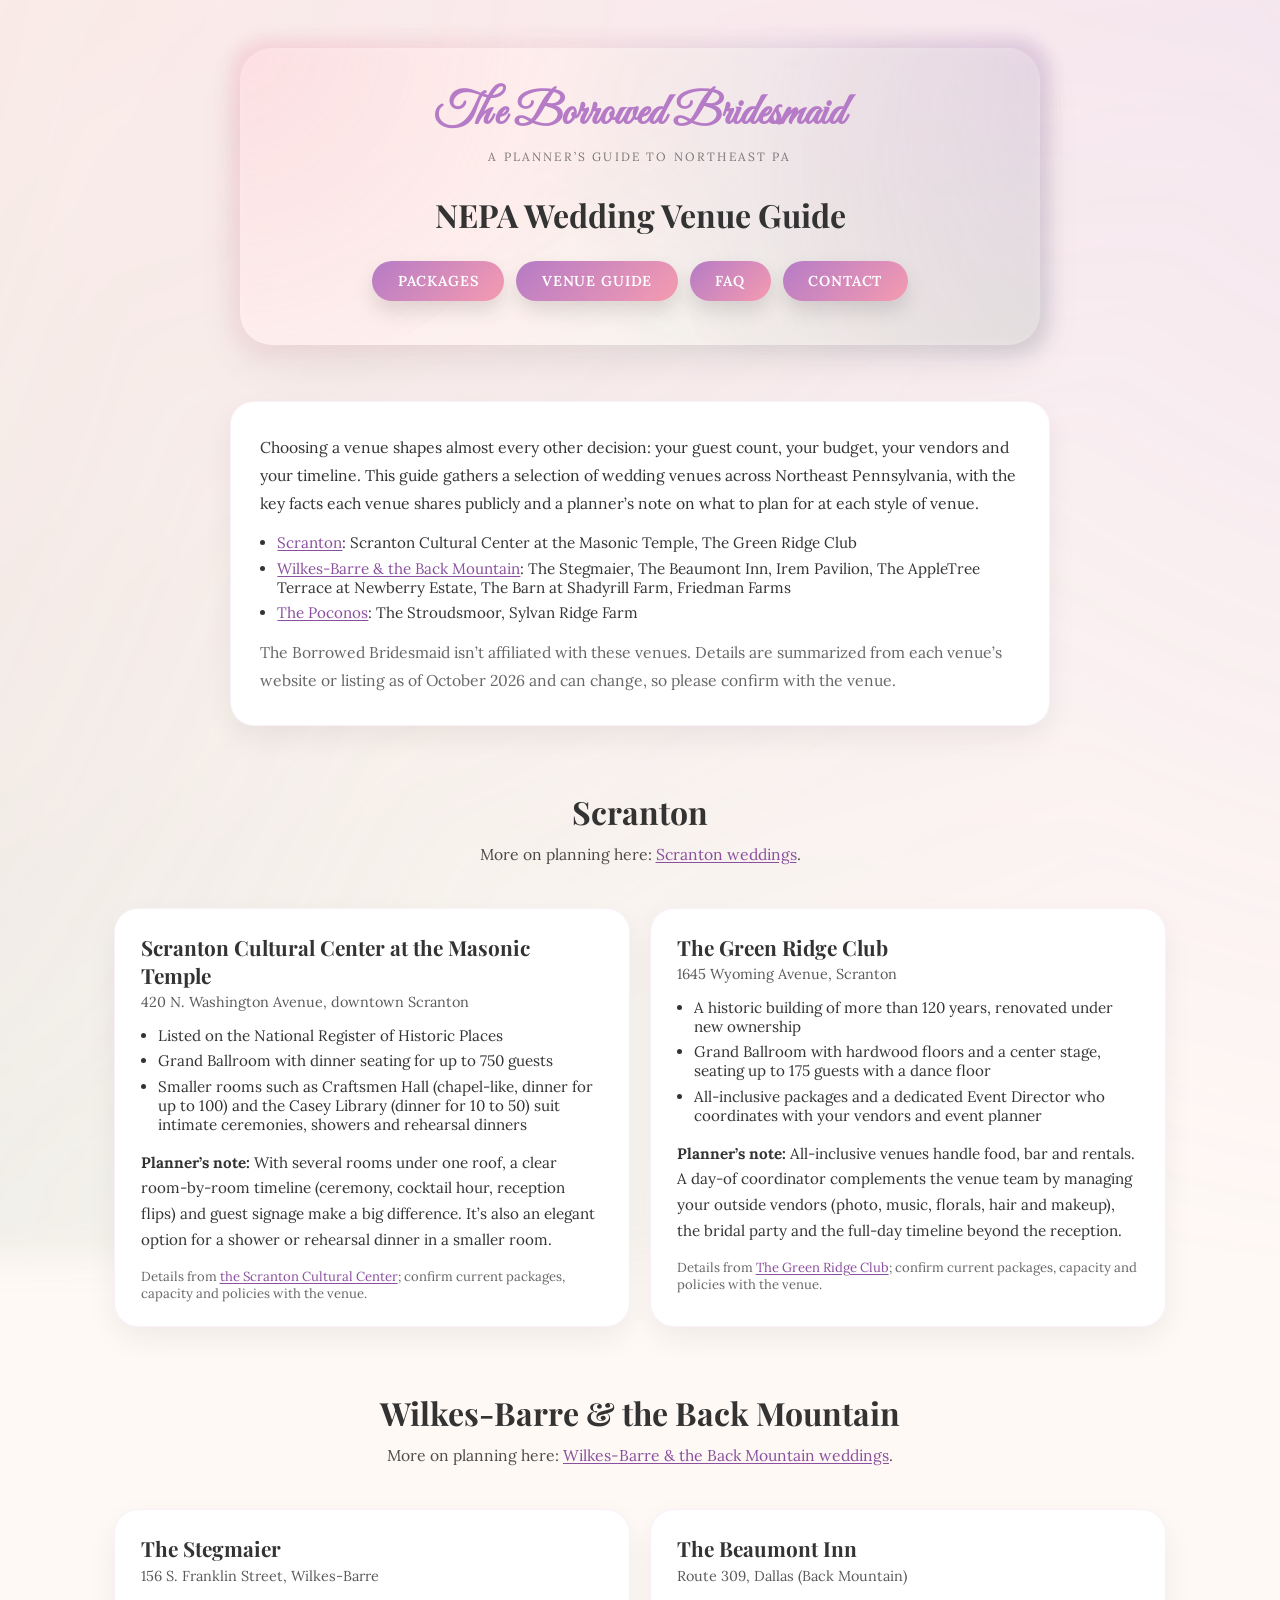
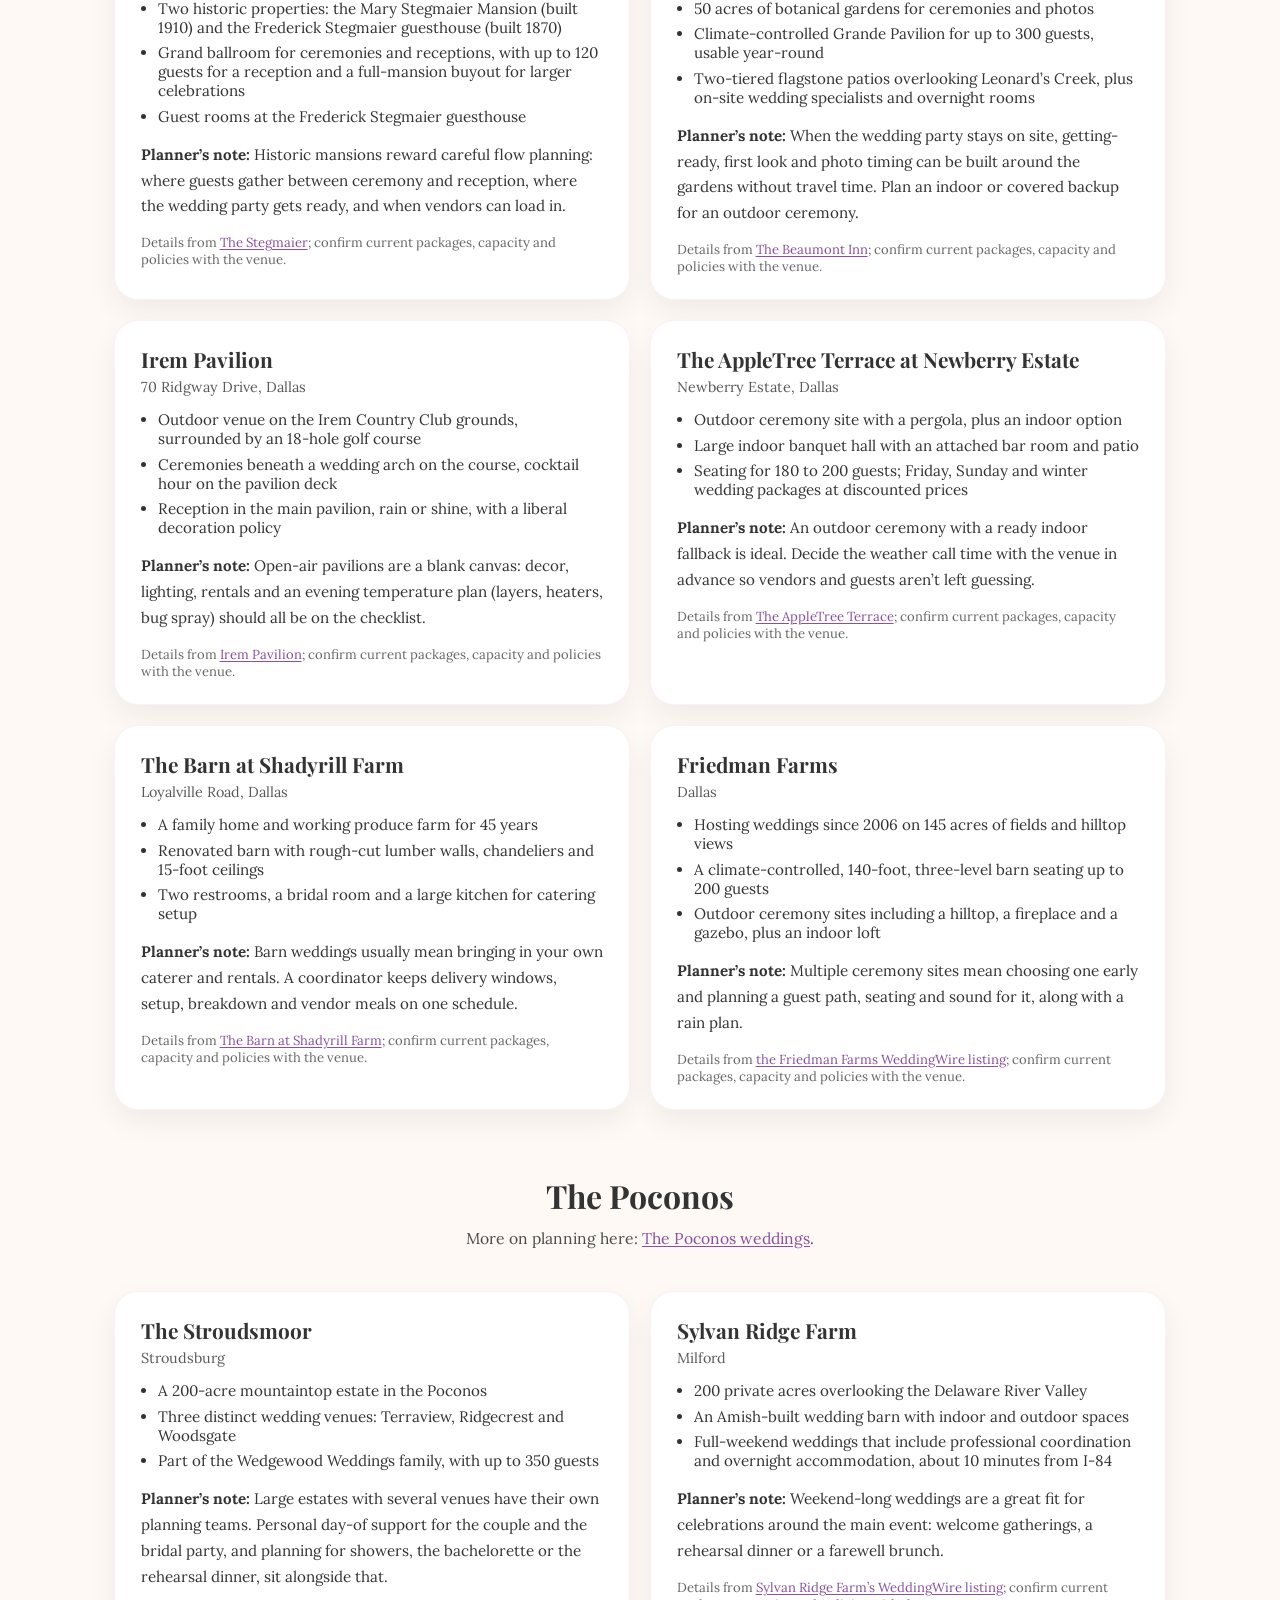
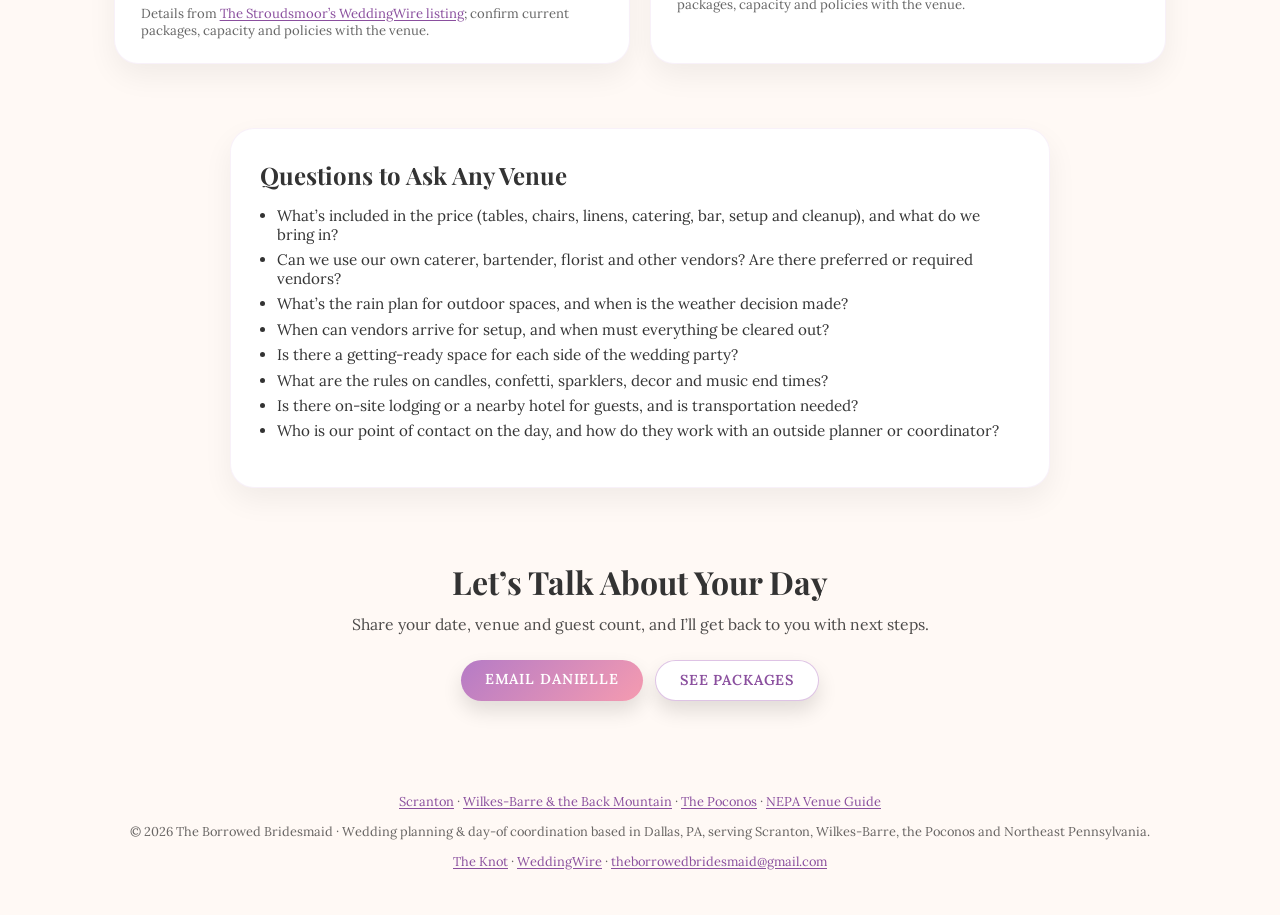
==== commit b297a062: "Underline review source links; shorten venue guide H1 to avoid reflow" ====
--- a/nepa-wedding-venues/index.html
+++ b/nepa-wedding-venues/index.html
@@ -61,8 +61,8 @@
       <div class="container">
         <div class="hero-inner">
           <a class="logo-link" href="/"><span class="logo-text">The Borrowed Bridesmaid</span></a>
-          <p class="hero-subbrand">A Planner&rsquo;s Guide</p>
-          <h1 class="page-title">Northeast PA Wedding Venue Guide</h1>
+          <p class="hero-subbrand">A Planner&rsquo;s Guide to Northeast PA</p>
+          <h1 class="page-title">NEPA Wedding Venue Guide</h1>
           <nav class="hero-nav" aria-label="Main">
             <a href="/#packages" class="hero-button">Packages</a>
             <a href="/nepa-wedding-venues/" class="hero-button">Venue Guide</a>
--- a/styles.css
+++ b/styles.css
@@ -700,6 +700,7 @@
 .prose p a,
 .prose li a,
 .venue-source a,
+.review-card figcaption a,
 footer a {
   text-decoration: underline;
   text-underline-offset: 2px;
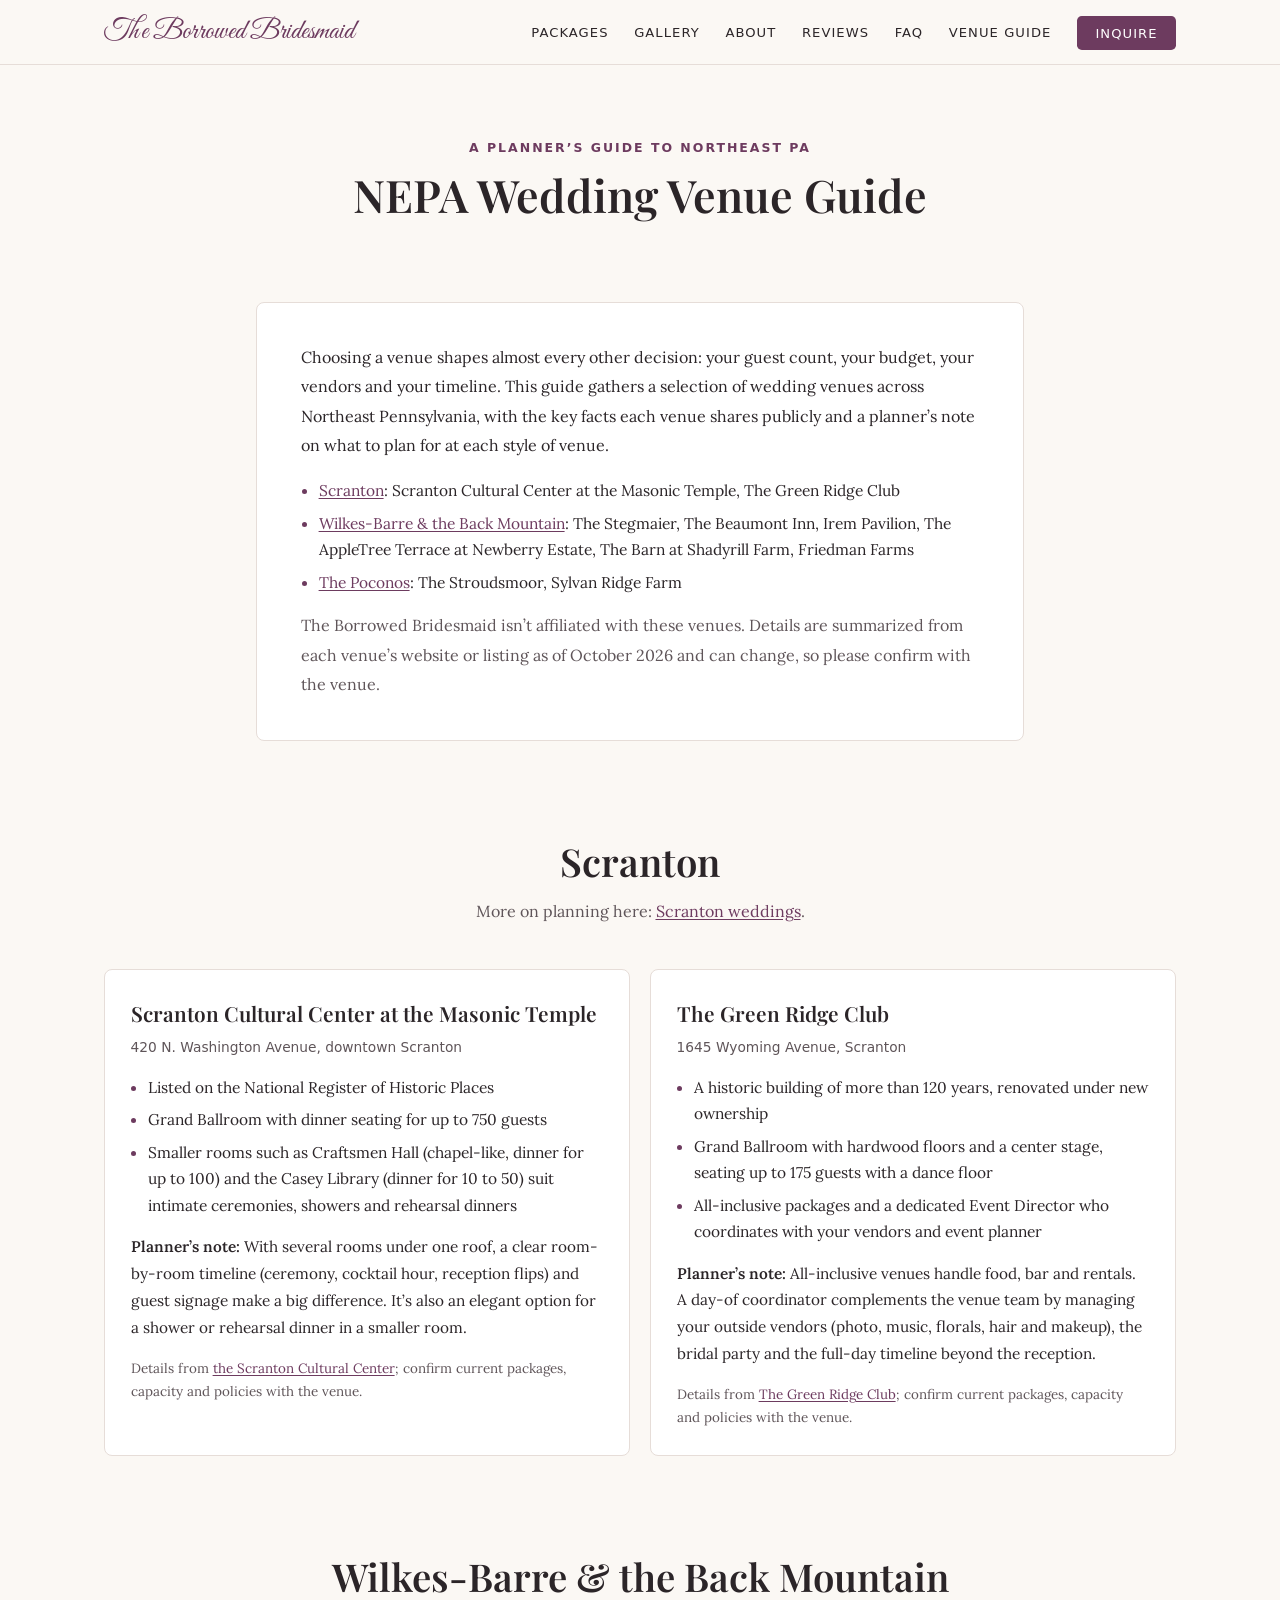
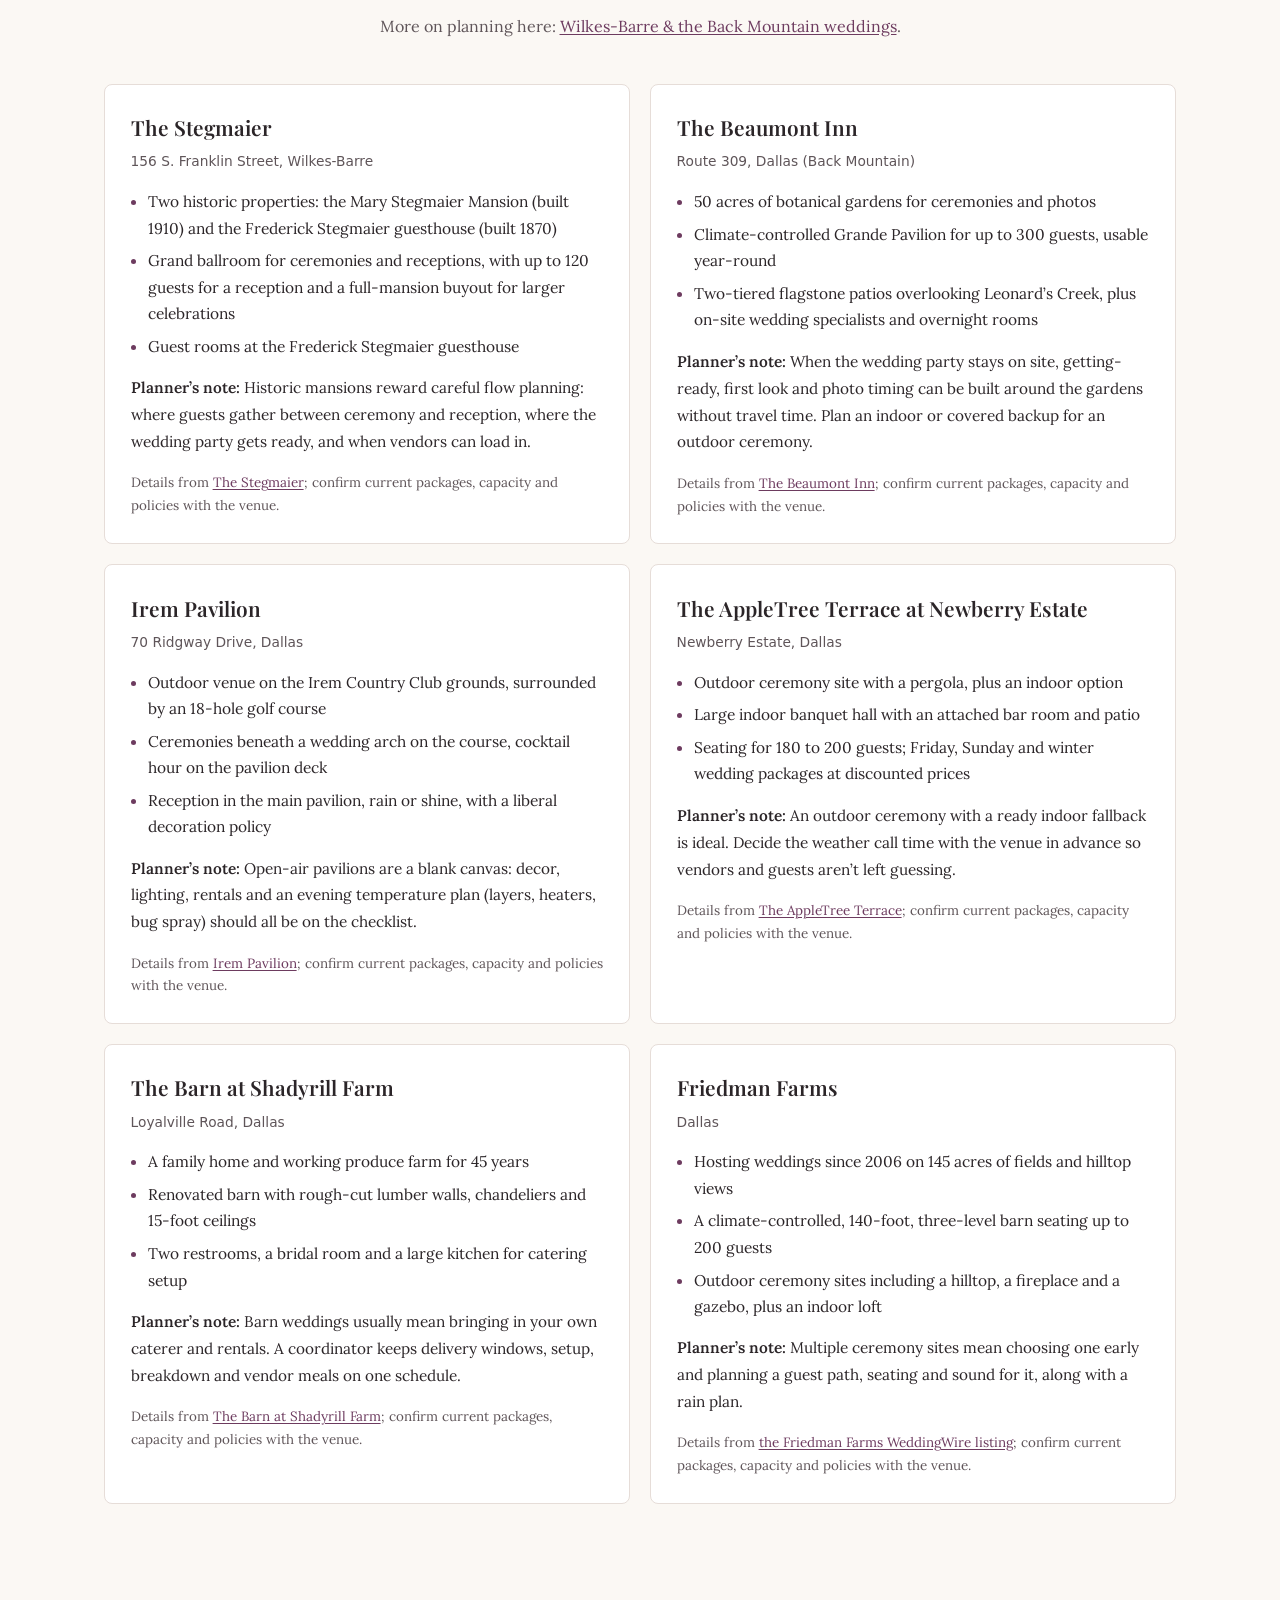
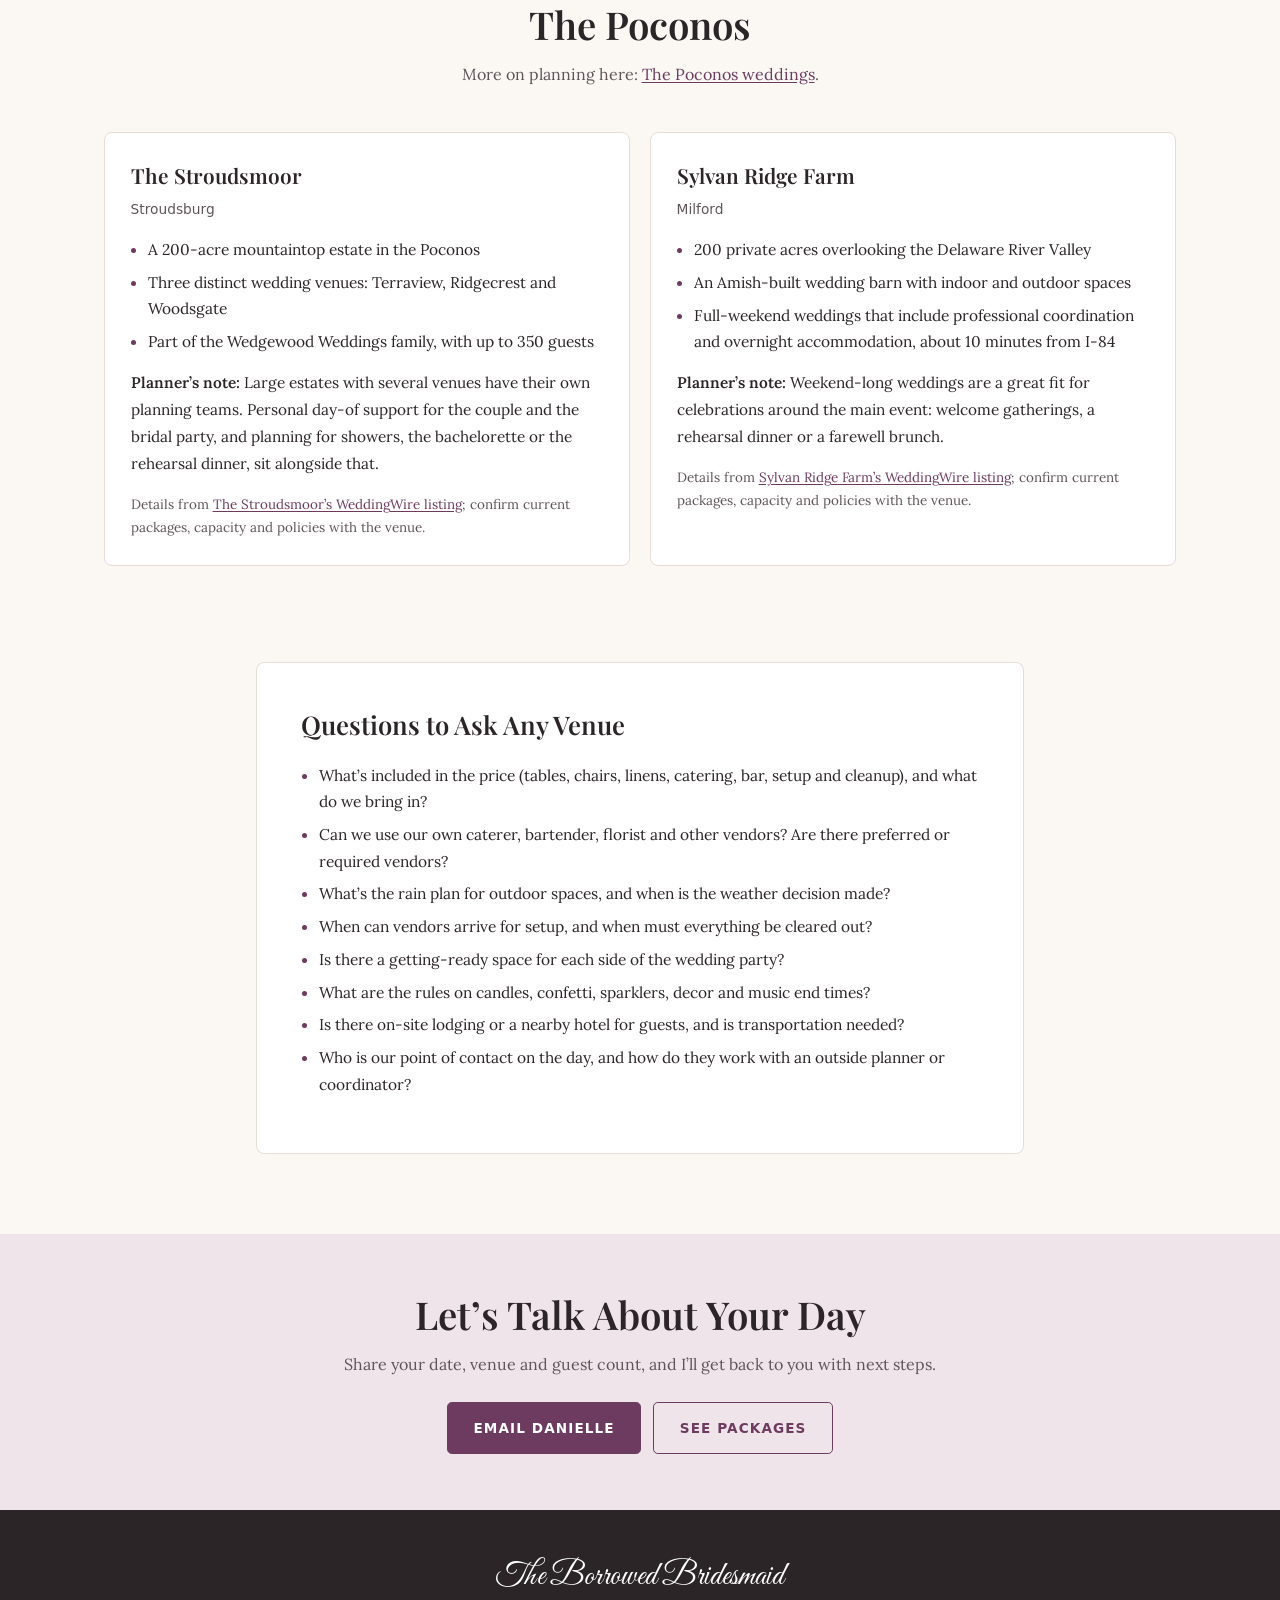
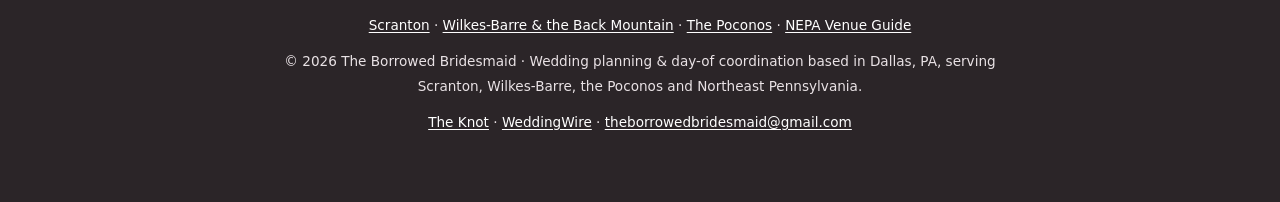
==== commit f98a53bb: "Design refresh: photo hero, slim header with mobile menu, reviews up top, Hi I'm Danielle strip, How" ====
--- a/nepa-wedding-venues/index.html
+++ b/nepa-wedding-venues/index.html
@@ -11,7 +11,7 @@
   <link rel="icon" href="/favicon.ico" sizes="any">
   <link rel="icon" href="/favicon.svg" type="image/svg+xml">
   <link rel="apple-touch-icon" href="/apple-touch-icon.png">
-  <meta name="theme-color" content="#B57BC6">
+  <meta name="theme-color" content="#6D3B5F">
 
   <!-- Social sharing -->
   <meta property="og:type" content="article">
@@ -27,13 +27,14 @@
   <meta name="twitter:description" content="A planner&rsquo;s guide to wedding venues in Northeast Pennsylvania: Scranton, Wilkes-Barre, the Back Mountain and the Poconos, plus questions to ask any venue.">
   <meta name="twitter:image" content="https://theborrowedbridesmaid.org/og-image.jpg">
 
-  <!-- Google Fonts -->
-  <link rel="preconnect" href="https://fonts.googleapis.com">
-  <link rel="preconnect" href="https://fonts.gstatic.com" crossorigin>
-  <link rel="preload" as="style" href="https://fonts.googleapis.com/css2?family=Great+Vibes&family=Lora:wght@400;500;600&family=Playfair+Display:wght@500;600;700&display=swap" onload="this.onload=null;this.rel='stylesheet'">
-  <noscript><link rel="stylesheet" href="https://fonts.googleapis.com/css2?family=Great+Vibes&family=Lora:wght@400;500;600&family=Playfair+Display:wght@500;600;700&display=swap"></noscript>
-
+  <!-- Fonts (self-hosted) -->
+  <link rel="preload" href="/fonts/playfair-display-latin.woff2" as="font" type="font/woff2" crossorigin>
+  <link rel="preload" href="/fonts/lora-latin.woff2" as="font" type="font/woff2" crossorigin>
+  <link rel="preload" href="/fonts/great-vibes-latin.woff2" as="font" type="font/woff2" crossorigin>
+
+  <script>document.documentElement.classList.add('js')</script>
   <link rel="stylesheet" href="/styles.css">
+  <script src="/site.js" defer></script>
   <script type="application/ld+json">
 {
   "@context": "https://schema.org",
@@ -57,23 +58,32 @@
 </head>
 <body>
   <div class="page-wrap">
-    <header class="hero hero-sub" id="top">
-      <div class="container">
-        <div class="hero-inner">
-          <a class="logo-link" href="/"><span class="logo-text">The Borrowed Bridesmaid</span></a>
-          <p class="hero-subbrand">A Planner&rsquo;s Guide to Northeast PA</p>
-          <h1 class="page-title">NEPA Wedding Venue Guide</h1>
-          <nav class="hero-nav" aria-label="Main">
-            <a href="/#packages" class="hero-button">Packages</a>
-            <a href="/nepa-wedding-venues/" class="hero-button">Venue Guide</a>
-            <a href="/#faq" class="hero-button">FAQ</a>
-            <a href="/#contact" class="hero-button">Contact</a>
-          </nav>
-        </div>
+    <a class="skip-link" href="#main">Skip to content</a>
+    <header class="site-header" id="top">
+      <div class="container header-inner">
+        <a class="brand" href="/">The Borrowed Bridesmaid</a>
+        <button class="nav-toggle" type="button" aria-expanded="false" aria-controls="site-nav" aria-label="Menu">&#9776;</button>
+        <nav class="site-nav" id="site-nav" aria-label="Main">
+          <ul>
+            <li><a href="/#packages">Packages</a></li>
+            <li><a href="/#gallery">Gallery</a></li>
+            <li><a href="/#about">About</a></li>
+            <li><a href="/#reviews">Reviews</a></li>
+            <li><a href="/#faq">FAQ</a></li>
+            <li><a href="/nepa-wedding-venues/" aria-current="page">Venue Guide</a></li>
+            <li><a class="nav-cta" href="#contact">Inquire</a></li>
+          </ul>
+        </nav>
       </div>
     </header>
 
-    <main>
+    <main id="main">
+      <section class="page-intro">
+        <div class="container">
+          <p class="eyebrow">A Planner&rsquo;s Guide to Northeast PA</p>
+          <h1 class="page-title">NEPA Wedding Venue Guide</h1>
+        </div>
+      </section>
       <section class="page-section">
         <div class="container">
           <div class="prose">
@@ -243,7 +253,7 @@
         </div>
       </section>
 
-      <section class="cta-band">
+      <section class="cta-band" id="contact" data-hide-cta>
         <div class="container">
           <div class="cta-inner">
             <h2 class="section-title">Let&rsquo;s Talk About Your Day</h2>
@@ -257,7 +267,8 @@
       </section>
     </main>
 
-    <footer>
+    <footer data-hide-cta>
+      <p class="footer-brand">The Borrowed Bridesmaid</p>
       <p>
         <a href="/scranton-wedding-planner/">Scranton</a> &middot;
         <a href="/wilkes-barre-wedding-planner/">Wilkes-Barre &amp; the Back Mountain</a> &middot;
@@ -275,6 +286,9 @@
         <a href="mailto:theborrowedbridesmaid@gmail.com">theborrowedbridesmaid@gmail.com</a>
       </p>
     </footer>
+    <div class="mobile-cta">
+      <a class="btn-primary" href="#contact">Inquire About Your Date</a>
+    </div>
   </div>
 </body>
 </html>
--- a/styles.css
+++ b/styles.css
@@ -1,720 +1,687 @@
-/* The Borrowed Bridesmaid - shared styles */
+/* The Borrowed Bridesmaid - shared styles (design refresh) */
+/* Self-hosted fonts (SIL Open Font License), latin subset */
+@font-face { font-family: "Great Vibes"; font-style: normal; font-weight: 400; font-display: swap; src: url(/fonts/great-vibes-latin.woff2) format("woff2"); unicode-range: U+0000-00FF, U+0131, U+0152-0153, U+02BB-02BC, U+02C6, U+02DA, U+02DC, U+0304, U+0308, U+0329, U+2000-206F, U+20AC, U+2122, U+2191, U+2193, U+2212, U+2215, U+FEFF, U+FFFD; }
+@font-face { font-family: "Lora"; font-style: normal; font-weight: 400 600; font-display: swap; src: url(/fonts/lora-latin.woff2) format("woff2"); unicode-range: U+0000-00FF, U+0131, U+0152-0153, U+02BB-02BC, U+02C6, U+02DA, U+02DC, U+0304, U+0308, U+0329, U+2000-206F, U+20AC, U+2122, U+2191, U+2193, U+2212, U+2215, U+FEFF, U+FFFD; }
+@font-face { font-family: "Playfair Display"; font-style: normal; font-weight: 500 700; font-display: swap; src: url(/fonts/playfair-display-latin.woff2) format("woff2"); unicode-range: U+0000-00FF, U+0131, U+0152-0153, U+02BB-02BC, U+02C6, U+02DA, U+02DC, U+0304, U+0308, U+0329, U+2000-206F, U+20AC, U+2122, U+2191, U+2193, U+2212, U+2215, U+FEFF, U+FFFD; }
+
 :root {
-  --bg-cream: #FFF9F5;
-  --text-main: #333333;
-  --accent-purple: #B57BC6;
-  --accent-purple-text: #8A4F9E; /* darker shade for readable link text */
-  --accent-pink: #F59BB0;
-  --accent-green: #7BA184;
-  --card-bg: #ffffff;
-}
-
-* {
-  box-sizing: border-box;
-}
+  --ivory: #FBF8F4;
+  --ivory-alt: #F4EEEA;
+  --card: #FFFFFF;
+  --ink: #2B2528;
+  --muted: #5F5559;
+  --plum: #6D3B5F;
+  --plum-dark: #552C49;
+  --plum-tint: #EFE4EA;
+  --line: #E6DDD8;
+  --sans: system-ui, -apple-system, "Segoe UI", Roboto, "Helvetica Neue", Arial, sans-serif;
+  --serif: "Lora", Georgia, "Times New Roman", serif;
+  --display: "Playfair Display", Georgia, "Times New Roman", serif;
+  --script: "Great Vibes", "Snell Roundhand", cursive;
+  --header-h: 4rem;
+}
+
+* { box-sizing: border-box; }
 
 html {
   scroll-behavior: smooth;
+  scroll-padding-top: calc(var(--header-h) + 0.5rem);
+}
+
+@media (prefers-reduced-motion: reduce) {
+  html { scroll-behavior: auto; }
+  *, *::before, *::after { transition: none !important; }
 }
 
 body {
   margin: 0;
-  background: var(--bg-cream);
-  color: var(--text-main);
-  font-family: "Lora", serif;
-}
-
-.page-wrap {
-  min-height: 100vh;
+  background: var(--ivory);
+  color: var(--ink);
+  font-family: var(--serif);
+  font-size: 1rem;
+  line-height: 1.7;
+  -webkit-font-smoothing: antialiased;
+}
+
+img { max-width: 100%; }
+
+a { color: var(--plum); }
+
+:focus-visible {
+  outline: 2px solid var(--plum);
+  outline-offset: 3px;
+}
+
+.container {
+  width: 100%;
+  max-width: 1120px;
+  margin: 0 auto;
+  padding: 0 1.5rem;
+}
+
+.skip-link {
+  position: absolute;
+  left: 1rem;
+  top: -3rem;
+  z-index: 100;
+  background: var(--plum);
+  color: #fff;
+  padding: 0.6rem 1rem;
+  border-radius: 0.4rem;
+  font-family: var(--sans);
+  font-size: 0.9rem;
+}
+.skip-link:focus { top: 0.75rem; }
+
+/* ---------- SITE HEADER ---------- */
+.site-header {
+  position: sticky;
+  top: 0;
+  z-index: 50;
+  background: rgba(251, 248, 244, 0.97);
+  border-bottom: 1px solid var(--line);
+}
+
+.header-inner {
+  display: flex;
+  align-items: center;
+  justify-content: space-between;
+  gap: 1rem;
+  height: var(--header-h);
+}
+
+.brand {
+  font-family: var(--script);
+  font-size: 1.75rem;
+  line-height: 1;
+  color: var(--plum);
+  text-decoration: none;
+  white-space: nowrap;
+  flex-shrink: 0;
+}
+
+.site-nav ul {
+  list-style: none;
+  margin: 0;
+  padding: 0;
+  display: flex;
+  align-items: center;
+  gap: 1.6rem;
+}
+
+.site-nav a {
+  font-family: var(--sans);
+  font-size: 0.82rem;
+  font-weight: 500;
+  letter-spacing: 0.08em;
+  text-transform: uppercase;
+  color: var(--ink);
+  text-decoration: none;
+  padding: 0.4rem 0;
+}
+
+.site-nav a:hover { color: var(--plum); text-decoration: underline; text-underline-offset: 4px; }
+
+.site-nav .nav-cta {
+  color: #fff;
+  background: var(--plum);
+  padding: 0.6rem 1.15rem;
+  border-radius: 0.3rem;
+}
+.site-nav .nav-cta:hover { background: var(--plum-dark); color: #fff; text-decoration: none; }
+
+.nav-toggle {
+  display: none;
+  align-items: center;
+  justify-content: center;
+  width: 2.75rem;
+  height: 2.75rem;
+  margin-right: -0.5rem;
+  border: 0;
+  background: transparent;
+  color: var(--ink);
+  font-size: 1.6rem;
+  line-height: 1;
+  cursor: pointer;
+  border-radius: 0.3rem;
+}
+
+@media (max-width: 899px) {
+  .js .nav-toggle { display: inline-flex; }
+  .js .site-nav {
+    display: none;
+    position: absolute;
+    left: 0;
+    right: 0;
+    top: 100%;
+    background: var(--ivory);
+    border-bottom: 1px solid var(--line);
+    box-shadow: 0 12px 24px rgba(43, 37, 40, 0.08);
+  }
+  .js .site-nav.is-open { display: block; }
+  .js .site-nav ul {
+    flex-direction: column;
+    align-items: stretch;
+    gap: 0;
+    padding: 0.5rem 1.5rem 1.25rem;
+  }
+  .js .site-nav li a { display: block; padding: 0.8rem 0; border-bottom: 1px solid var(--line); }
+  .js .site-nav li:last-child a { border-bottom: 0; }
+  .js .site-nav .nav-cta { margin-top: 0.9rem; text-align: center; padding: 0.85rem 1rem; }
+  /* without JS the links simply wrap under the logo */
+  html:not(.js) .header-inner { height: auto; flex-wrap: wrap; padding: 0.75rem 0; }
+  html:not(.js) .site-nav ul { flex-wrap: wrap; gap: 0.4rem 1rem; }
+}
+
+/* ---------- BUTTONS ---------- */
+.btn-primary {
+  display: inline-block;
+  padding: 0.85rem 1.6rem;
+  border-radius: 0.3rem;
+  border: 1px solid var(--plum);
+  background: var(--plum);
+  color: #fff;
+  font-family: var(--sans);
+  font-size: 0.85rem;
+  font-weight: 600;
+  letter-spacing: 0.08em;
+  text-transform: uppercase;
+  text-decoration: none;
+  text-align: center;
+  cursor: pointer;
+  transition: background-color 0.15s ease, border-color 0.15s ease, color 0.15s ease;
+}
+.btn-primary:hover { background: var(--plum-dark); border-color: var(--plum-dark); }
+
+.btn-light {
+  background: transparent;
+  color: var(--plum);
+}
+.btn-light:hover { background: var(--plum-tint); color: var(--plum-dark); }
+
+.btn-on-photo {
+  background: #fff;
+  border-color: #fff;
+  color: var(--plum);
+}
+.btn-on-photo:hover { background: var(--plum-tint); border-color: var(--plum-tint); color: var(--plum-dark); }
+
+/* ---------- HOME HERO ---------- */
+.hero-photo {
   position: relative;
-  overflow-x: hidden;
-}
-
-/* Soft watercolor background accents */
-.page-wrap::before {
+  display: flex;
+  align-items: center;
+  justify-content: center;
+  height: 78vh;
+  min-height: 30rem;
+  max-height: 46rem;
+  color: #fff;
+  text-align: center;
+  overflow: hidden;
+  background: #2f3a2a;
+}
+
+.hero-photo picture,
+.hero-photo .hero-img {
+  position: absolute;
+  inset: 0;
+  width: 100%;
+  height: 100%;
+}
+.hero-photo .hero-img { object-fit: cover; object-position: center 45%; display: block; }
+
+.hero-photo::after {
   content: "";
-  position: fixed;
-  inset: -40%;
-  background: radial-gradient(circle at 10% 0%, rgba(245,155,176,0.30), transparent 60%),
-              radial-gradient(circle at 90% 10%, rgba(181,123,198,0.30), transparent 60%),
-              radial-gradient(circle at 0% 90%, rgba(123,161,132,0.25), transparent 60%);
-  opacity: 0.6;
-  z-index: -2;
-  filter: blur(18px);
-}
-
-main {
+  position: absolute;
+  inset: 0;
+  background: linear-gradient(180deg, rgba(25, 18, 23, 0.45) 0%, rgba(25, 18, 23, 0.55) 55%, rgba(25, 18, 23, 0.68) 100%);
+}
+
+.hero-content {
   position: relative;
   z-index: 1;
-}
-
-.container {
-  width: 100%;
-  max-width: 1100px;
-  margin: 0 auto;
+  max-width: 46rem;
   padding: 0 1.5rem;
 }
 
-/* HERO / LANDING SECTION */
-.hero {
-  padding: 4.5rem 0 3.5rem;
-  text-align: center;
-}
-
-.hero-inner {
-  max-width: 800px;
-  margin: 0 auto;
-  padding: 2.5rem 1.75rem 2.75rem;
-  border-radius: 2rem;
-  background: rgba(255, 249, 245, 0.85);
-  backdrop-filter: blur(6px);
-  box-shadow: 0 16px 45px rgba(0,0,0,0.08);
-  position: relative;
-}
-
-.hero-inner::before {
-  content: "";
-  position: absolute;
-  inset: -10px;
-  border-radius: 2.2rem;
-  z-index: -1;
-  background: radial-gradient(circle at 0% 0%, rgba(245,155,176,0.30), transparent 60%),
-              radial-gradient(circle at 100% 0%, rgba(181,123,198,0.25), transparent 60%),
-              radial-gradient(circle at 100% 100%, rgba(123,161,132,0.20), transparent 65%);
-  filter: blur(8px);
-  opacity: 0.9;
-}
-
-.logo-text {
-  font-family: "Great Vibes", cursive;
+.hero-script {
+  font-family: var(--script);
+  font-size: 2.2rem;
   line-height: 1.2;
-  font-size: 2.8rem;
-  font-weight: 700;
-  margin: 0 0 0.3rem;
-  color: var(--accent-purple);
-}
-
-.hero-subbrand {
-  letter-spacing: 0.18em;
-  font-size: 0.75rem;
+  margin: 0 0 0.75rem;
+  text-shadow: 0 1px 12px rgba(0, 0, 0, 0.35);
+}
+
+.hero-title {
+  text-wrap: balance;
+  font-family: var(--display);
+  font-weight: 600;
+  font-size: 1.8rem;
+  line-height: 1.2;
+  margin: 0 0 1rem;
+  text-shadow: 0 1px 14px rgba(0, 0, 0, 0.35);
+}
+
+.hero-sub-line {
+  font-size: 1.05rem;
+  line-height: 1.6;
+  margin: 0 auto 1.9rem;
+  max-width: 34rem;
+}
+
+@media (min-width: 768px) {
+  .hero-script { font-size: 3.4rem; }
+  .hero-title { font-size: 3rem; }
+  .hero-sub-line { font-size: 1.15rem; }
+}
+
+/* ---------- SECTIONS ---------- */
+section { padding: 4.5rem 0; }
+.section-alt { background: var(--ivory-alt); }
+
+@media (min-width: 900px) {
+  section { padding: 6rem 0; }
+}
+
+.eyebrow {
+  font-family: var(--sans);
+  font-size: 0.78rem;
+  font-weight: 600;
+  letter-spacing: 0.16em;
   text-transform: uppercase;
-  color: rgba(0,0,0,0.5);
-  font-family: inherit;
-  font-weight: 400;
-  line-height: 1.6;
-  margin: 0 0 1.8rem;
-}
-
-.hero-heading {
-  font-family: "Playfair Display", serif;
+  color: var(--plum);
+  text-align: center;
+  margin: 0 0 0.6rem;
+}
+
+.section-title {
+  font-family: var(--display);
+  font-weight: 600;
+  font-size: 2rem;
+  line-height: 1.25;
+  text-align: center;
+  margin: 0 0 0.75rem;
+}
+
+@media (min-width: 900px) {
+  .section-title { font-size: 2.4rem; }
+}
+
+.section-subtitle {
+  text-align: center;
+  max-width: 40rem;
+  margin: 0 auto 2.75rem;
   font-size: 1rem;
-  letter-spacing: 0.18em;
-  text-transform: uppercase;
-  margin: 0 0 1.2rem;
-  color: #444;
-}
-
-.hero-text p {
+  line-height: 1.75;
+  color: var(--muted);
+}
+
+.section-action { text-align: center; margin: 2.5rem 0 0; }
+
+/* Intro statement */
+.intro { text-align: center; }
+.intro p {
+  max-width: 44rem;
+  margin: 0 auto;
+  font-size: 1.12rem;
+  line-height: 1.9;
+}
+
+/* ---------- REVIEWS ---------- */
+.reviews-top { padding: 3.5rem 0 4rem; }
+@media (min-width: 900px) { .reviews-top { padding: 4.5rem 0 5rem; } }
+
+.rating-line {
+  text-align: center;
+  font-family: var(--sans);
+  font-size: 0.95rem;
+  letter-spacing: 0.04em;
   margin: 0 0 2rem;
-  font-size: 1rem;
-  line-height: 1.8;
-}
-
-.hero-nav {
-  display: flex;
-  flex-wrap: wrap;
-  justify-content: center;
-  gap: 0.75rem;
-}
-
-.hero-button {
-  display: inline-block;
-  padding: 0.7rem 1.6rem;
-  border-radius: 999px;
-  text-decoration: none;
-  font-weight: 600;
-  font-size: 0.9rem;
-  letter-spacing: 0.06em;
-  text-transform: uppercase;
-  color: #fff;
-  background: linear-gradient(135deg, var(--accent-purple), var(--accent-pink));
-  box-shadow: 0 10px 20px rgba(0,0,0,0.12);
-  transition: transform 0.15s ease, box-shadow 0.15s ease, opacity 0.15s ease;
-}
-
-.hero-button:hover {
-  transform: translateY(-2px);
-  box-shadow: 0 14px 28px rgba(0,0,0,0.16);
-  opacity: 0.95;
-}
-
-section {
-  padding: 3.5rem 0;
-}
-
-.section-title {
-  font-family: "Playfair Display", serif;
-  font-size: 2rem;
-  text-align: center;
-  margin: 0 0 0.5rem;
-}
-
-.section-subtitle {
-  text-align: center;
-  max-width: 640px;
-  margin: 0 auto 2.5rem;
-  font-size: 0.98rem;
-  line-height: 1.7;
-  color: rgba(0,0,0,0.7);
-}
-
-/* PACKAGES */
-.packages-grid {
-  display: grid;
-  grid-template-columns: 1fr;
-  gap: 2rem;
-}
-
-@media (min-width: 900px) {
-  .packages-grid {
-    grid-template-columns: repeat(2, 1fr);
-  }
-}
-
-.package-card {
-  background: var(--card-bg);
-  border-radius: 1.5rem;
-  padding: 1.9rem 1.8rem;
-  box-shadow: 0 12px 30px rgba(0,0,0,0.06);
-  border: 1px solid rgba(181,123,198,0.10);
-  position: relative;
-}
-
-.package-card h3 {
-  font-family: "Playfair Display", serif;
-  font-size: 1.5rem;
-  margin: 0 0 0.3rem;
-}
-
-.package-tagline {
-  font-size: 0.95rem;
-  color: rgba(0,0,0,0.65);
-  margin-bottom: 1rem;
-}
-
-.package-list {
-  margin: 0 0 1rem;
-  padding-left: 1.1rem;
-  font-size: 0.95rem;
-}
-
-.package-list li {
-  margin-bottom: 0.4rem;
-}
-
-.package-price {
-  font-size: 0.93rem;
-  margin-top: 0.4rem;
-}
-
-.package-price strong {
-  font-weight: 600;
-}
-
-.package-featured {
-  border-color: var(--accent-purple);
-  box-shadow: 0 16px 40px rgba(181,123,198,0.18);
-}
-
-.package-card .btn-primary {
-  margin-top: 1rem;
-}
-
-.btn-primary {
-  display: inline-block;
-  padding: 0.65rem 1.5rem;
-  border-radius: 999px;
-  border: none;
-  text-decoration: none;
-  cursor: pointer;
-  font-family: "Lora", serif;
-  font-size: 0.9rem;
-  font-weight: 600;
-  letter-spacing: 0.06em;
-  text-transform: uppercase;
-  background: linear-gradient(135deg, var(--accent-purple), var(--accent-pink));
-  color: #fff;
-  box-shadow: 0 10px 20px rgba(0,0,0,0.12);
-  transition: transform 0.15s ease, box-shadow 0.15s ease, opacity 0.15s ease;
-}
-
-.btn-primary:hover {
-  transform: translateY(-2px);
-  box-shadow: 0 14px 28px rgba(0,0,0,0.17);
-  opacity: 0.96;
-}
-
-/* GALLERY */
-.gallery-grid {
+  color: var(--muted);
+}
+.rating-line .stars { color: var(--plum); letter-spacing: 0.12em; margin-right: 0.35rem; }
+.rating-line a { color: var(--plum); text-underline-offset: 3px; }
+
+.reviews-grid {
   display: grid;
   grid-template-columns: 1fr;
   gap: 1.25rem;
 }
-
 @media (min-width: 768px) {
-  .gallery-grid {
-    grid-template-columns: repeat(3, 1fr);
-  }
-}
-
-.gallery-item {
-  height: 250px; /* Adjust this to your desired gallery tile height */
-  border-radius: 1.2rem;
-  overflow: hidden;
-  position: relative;
-}
-
-.gallery-item picture,
-.about-photo picture {
-  display: block;
-  height: 100%;
-}
-
-.gallery-item img {
-  width: 100%;
-  height: 100%;
-  object-fit: cover; /* This ensures the image fills the box perfectly without stretching */
-  display: block;
-}
-
-.gallery-note {
-  text-align: center;
-  font-size: 0.9rem;
-  margin-top: 1.75rem;
-  color: rgba(0,0,0,0.7);
-}
-
-/* ABOUT */
-.about-inner {
+  .reviews-grid { grid-template-columns: repeat(3, 1fr); gap: 1.5rem; }
+  .reviews-grid.two { grid-template-columns: repeat(2, 1fr); max-width: 52rem; margin: 0 auto; }
+}
+
+.review-card {
+  margin: 0;
+  background: var(--card);
+  border: 1px solid var(--line);
+  border-radius: 0.5rem;
+  padding: 1.75rem 1.6rem;
+  display: flex;
+  flex-direction: column;
+}
+
+.review-stars {
+  color: var(--plum);
+  letter-spacing: 0.15em;
+  margin-bottom: 0.75rem;
+  font-size: 0.95rem;
+}
+
+.review-card blockquote { margin: 0 0 1rem; flex: 1; }
+.review-card blockquote p { margin: 0; font-size: 0.98rem; line-height: 1.75; font-style: italic; }
+
+.review-card figcaption {
+  font-family: var(--sans);
+  font-size: 0.85rem;
+  color: var(--muted);
+}
+.review-card figcaption a { color: var(--plum); }
+
+/* ---------- MEET DANIELLE STRIP ---------- */
+.meet-inner {
   display: grid;
   grid-template-columns: 1fr;
   gap: 2rem;
   align-items: center;
-}
-
-@media (min-width: 900px) {
-  .about-inner {
-    grid-template-columns: minmax(0, 1.1fr) minmax(0, 1.4fr);
-  }
-}
-
-.about-photo {
-  border-radius: 1.7rem;
+  max-width: 60rem;
+  margin: 0 auto;
+}
+@media (min-width: 768px) {
+  .meet-inner { grid-template-columns: 18rem 1fr; gap: 3.5rem; }
+}
+
+.meet-photo {
+  width: 14rem;
+  height: 14rem;
+  margin: 0 auto;
+  border-radius: 50%;
   overflow: hidden;
-  box-shadow: 0 16px 40px rgba(0,0,0,0.12);
-  position: relative;
-}
-
-.about-photo img {
-  width: 100%;
-  height: 100%;
-  object-fit: cover; /* keeps your face centered and fills the box */
-  display: block;
-}
-
-.about-content h3 {
-  font-family: "Playfair Display", serif;
-  font-size: 1.6rem;
-  margin: 0 0 0.8rem;
-}
-
-.about-content p {
+  background: var(--plum-tint);
+}
+@media (min-width: 768px) { .meet-photo { width: 18rem; height: 18rem; } }
+.meet-photo img { width: 100%; height: 100%; object-fit: cover; object-position: 45% 40%; display: block; }
+
+.meet-copy h2 {
+  font-family: var(--display);
+  font-weight: 600;
+  font-size: 2rem;
+  line-height: 1.25;
   margin: 0 0 1rem;
-  font-size: 0.98rem;
-  line-height: 1.8;
-}
-
-.about-content p:last-child {
-  margin-bottom: 0;
-}
-
-/* CONTACT */
-.contact-section {
-  display: flex;
+}
+.meet-copy p { margin: 0 0 1rem; font-size: 1.02rem; line-height: 1.85; }
+.meet-copy .text-link { font-family: var(--sans); font-size: 0.88rem; font-weight: 600; letter-spacing: 0.06em; text-transform: uppercase; text-underline-offset: 4px; }
+
+@media (max-width: 767px) { .meet-copy { text-align: center; } }
+
+/* ---------- HOW IT WORKS ---------- */
+.steps {
+  list-style: none;
+  margin: 0;
+  padding: 0;
+  display: grid;
+  grid-template-columns: 1fr;
+  gap: 1.25rem;
+  counter-reset: step;
+}
+@media (min-width: 768px) { .steps { grid-template-columns: repeat(3, 1fr); gap: 1.75rem; } }
+
+.step {
+  background: var(--card);
+  border: 1px solid var(--line);
+  border-radius: 0.5rem;
+  padding: 2rem 1.75rem;
+  text-align: center;
+}
+.step-num {
+  display: inline-flex;
+  align-items: center;
   justify-content: center;
-}
-
-.contact-container {
-  max-width: 720px;
-  width: 100%;
-  background: var(--card-bg);
-  padding: 2.4rem 2.1rem 2.6rem;
-  border-radius: 1.9rem;
-  position: relative;
-  border: 12px solid transparent;
-  background-clip: padding-box;
-  box-shadow: 0 16px 42px rgba(0,0,0,0.10);
-}
-
-.contact-container::before {
-  content: "";
-  position: absolute;
-  inset: -12px;
-  border-radius: 2.2rem;
-  background: radial-gradient(circle at 0% 0%, rgba(245,155,176,0.35), transparent 60%),
-              radial-gradient(circle at 100% 0%, rgba(181,123,198,0.35), transparent 60%),
-              radial-gradient(circle at 0% 100%, rgba(123,161,132,0.30), transparent 65%),
-              radial-gradient(circle at 100% 100%, rgba(245,155,176,0.25), transparent 60%);
-  filter: blur(8px);
-  z-index: -1;
-}
-
-.contact-header {
-  text-align: center;
-  margin-bottom: 1.6rem;
-}
-
-.contact-header h2 {
-  font-family: "Playfair Display", serif;
-  font-size: 1.8rem;
-  margin: 0 0 0.3rem;
-}
-
-.contact-header p {
-  margin: 0;
-  font-size: 0.96rem;
-  line-height: 1.6;
-}
-
-.contact-info {
-  text-align: center;
-  font-size: 0.95rem;
-  margin-bottom: 1.5rem;
-}
-
-.contact-info a {
-  color: var(--accent-purple-text);
-  text-decoration: none;
-}
-
-.contact-info a:hover {
-  text-decoration: underline;
-}
-
-.contact-form label {
-  display: block;
-  margin-bottom: 1.1rem;
-  font-size: 0.9rem;
-}
-
-.contact-form label span {
-  display: inline-block;
-  margin-bottom: 0.35rem;
-  font-weight: 500;
-}
-
-.contact-form input,
-.contact-form textarea {
-  width: 100%;
-  padding: 0.8rem 1rem;
-  font-size: 0.96rem;
-  border-radius: 0.9rem;
-  border: 1px solid rgba(0,0,0,0.16);
-  background: #fffdfc;
-  box-shadow: 0 2px 6px rgba(0,0,0,0.04);
-  font-family: "Lora", serif;
-}
-
-.contact-form textarea {
-  resize: vertical;
-  min-height: 140px;
-}
-
-.contact-form .btn-primary {
-  margin-top: 0.5rem;
-}
-
-footer {
-  text-align: center;
-  font-size: 0.8rem;
-  color: rgba(0,0,0,0.6);
-  padding: 1.5rem 1rem 2rem;
-}
-
-footer a {
-  color: var(--accent-purple-text);
-  text-decoration: none;
-}
-
-footer a:hover {
-  text-decoration: underline;
-}
-
-/* REVIEWS */
-.section-subtitle a {
-  color: var(--accent-purple-text);
-}
-
-.reviews-grid {
+  width: 2.6rem;
+  height: 2.6rem;
+  border-radius: 50%;
+  border: 1px solid var(--plum);
+  color: var(--plum);
+  font-family: var(--display);
+  font-size: 1.15rem;
+  margin-bottom: 1rem;
+}
+.step h3 { font-family: var(--display); font-weight: 600; font-size: 1.3rem; margin: 0 0 0.5rem; }
+.step p { margin: 0; color: var(--muted); font-size: 0.98rem; }
+
+/* ---------- PACKAGES ---------- */
+.packages-grid {
   display: grid;
   grid-template-columns: 1fr;
   gap: 1.5rem;
 }
-
-@media (min-width: 900px) {
-  .reviews-grid {
-    grid-template-columns: repeat(2, 1fr);
-  }
-}
-
-.review-card {
+@media (min-width: 900px) { .packages-grid { grid-template-columns: repeat(2, 1fr); gap: 1.75rem; } }
+
+.package-card {
+  background: var(--card);
+  border: 1px solid var(--line);
+  border-radius: 0.5rem;
+  padding: 2rem 1.8rem;
+  display: flex;
+  flex-direction: column;
+}
+.package-featured { border: 2px solid var(--plum); }
+
+.package-card h3 { font-family: var(--display); font-weight: 600; font-size: 1.6rem; margin: 0 0 0.25rem; }
+.package-tagline { font-size: 0.98rem; color: var(--muted); margin: 0 0 1.1rem; }
+
+.package-list { margin: 0 0 1rem; padding-left: 1.1rem; font-size: 0.97rem; }
+.package-list li { margin-bottom: 0.4rem; }
+.package-list li::marker { color: var(--plum); }
+
+.package-price {
+  font-size: 0.97rem;
+  margin-top: auto;
+  padding-top: 1rem;
+  border-top: 1px solid var(--line);
+}
+.package-price strong { font-family: var(--sans); font-size: 0.78rem; letter-spacing: 0.12em; text-transform: uppercase; color: var(--plum); }
+.package-price p { margin: 0.35rem 0 0; font-family: var(--display); font-size: 1.15rem; }
+.package-card .btn-primary { margin-top: 1.4rem; align-self: flex-start; }
+
+/* ---------- GALLERY ---------- */
+.gallery-grid {
+  display: grid;
+  grid-template-columns: repeat(2, 1fr);
+  gap: 0.75rem;
+}
+@media (min-width: 768px) { .gallery-grid { grid-template-columns: repeat(3, 1fr); gap: 1rem; } }
+
+.gallery-item {
   margin: 0;
-  background: var(--card-bg);
-  border-radius: 1.5rem;
-  padding: 1.6rem 1.7rem;
-  box-shadow: 0 12px 30px rgba(0,0,0,0.06);
-  border: 1px solid rgba(181,123,198,0.10);
-}
-
-.review-stars {
-  color: var(--accent-pink);
-  letter-spacing: 0.15em;
-  margin-bottom: 0.6rem;
-}
-
-.review-card blockquote {
-  margin: 0 0 0.9rem;
-}
-
-.review-card blockquote p {
-  margin: 0;
-  font-size: 0.96rem;
-  line-height: 1.75;
-}
-
-.review-card figcaption {
-  font-size: 0.88rem;
-  color: rgba(0,0,0,0.65);
-}
-
-.review-card figcaption a {
-  color: var(--accent-purple-text);
-  text-decoration: none;
-}
-
-/* CALLS TO ACTION */
-.hero-cta {
-  margin: 1.4rem 0 0;
-}
-
-.btn-light {
-  background: #fff;
-  color: var(--accent-purple-text);
-  border: 1px solid rgba(181,123,198,0.45);
-}
-
-.package-card .btn-primary {
-  display: inline-block;
-}
-
-.contact-cta {
-  text-align: center;
-  display: flex;
-  flex-wrap: wrap;
-  justify-content: center;
-  gap: 0.75rem;
-}
-
-.contact-cta-note {
-  flex-basis: 100%;
-  margin: 0.6rem 0 0;
-  font-size: 0.9rem;
-  color: rgba(0,0,0,0.65);
-}
-
-/* FAQ */
-.faq-list {
-  max-width: 820px;
-  margin: 0 auto;
-  display: grid;
-  gap: 0.9rem;
-}
-
-.faq-item {
-  background: var(--card-bg);
-  border-radius: 1.2rem;
-  border: 1px solid rgba(181,123,198,0.15);
-  box-shadow: 0 8px 22px rgba(0,0,0,0.05);
-  padding: 1rem 1.4rem;
-}
-
-.faq-item summary {
-  cursor: pointer;
-  font-family: "Playfair Display", serif;
-  font-size: 1.08rem;
-  font-weight: 600;
-  list-style-position: outside;
-}
-
-.faq-item p {
-  margin: 0.8rem 0 0.2rem;
-  font-size: 0.96rem;
-  line-height: 1.75;
-}
-
-/* SUBPAGES (area pages and venue guide) */
-.hero-sub {
-  padding: 3rem 0 1.5rem;
-}
-
-.logo-link {
-  text-decoration: none;
-}
-
-.logo-link .logo-text {
-  display: block;
-  height: 3.4rem; /* fixed line box so the script font loading in doesn't shift the page */
-}
-
-.page-title {
-  font-family: "Playfair Display", serif;
-  font-size: 2rem;
-  line-height: 1.25;
-  margin: 0 0 1.6rem;
-  color: var(--text-main);
-}
-
-.page-section {
-  padding: 2rem 0;
-}
-
-.prose {
-  max-width: 820px;
-  margin: 0 auto;
-  background: var(--card-bg);
-  border-radius: 1.5rem;
-  padding: 1.9rem 1.8rem;
-  box-shadow: 0 12px 30px rgba(0,0,0,0.06);
-  border: 1px solid rgba(181,123,198,0.10);
-}
-
-.prose h2 {
-  font-family: "Playfair Display", serif;
-  font-size: 1.5rem;
-  margin: 0 0 0.9rem;
-}
-
-.prose p {
-  font-size: 0.98rem;
-  line-height: 1.8;
-  margin: 0 0 1rem;
-}
-
-.prose p:last-child {
-  margin-bottom: 0;
-}
-
-.prose a,
-.venue-card a {
-  color: var(--accent-purple-text);
-}
-
+  aspect-ratio: 1 / 1;
+  border-radius: 0.4rem;
+  overflow: hidden;
+  background: var(--plum-tint);
+}
+@media (min-width: 768px) { .gallery-item { aspect-ratio: 4 / 3; } }
+.gallery-item picture { display: block; height: 100%; }
+.gallery-item img { width: 100%; height: 100%; object-fit: cover; display: block; }
+
+/* ---------- ABOUT ---------- */
+.about-story {
+  max-width: 44rem;
+  margin: 0 auto;
+}
+.about-story h3 { font-family: var(--display); font-weight: 600; font-size: 1.5rem; margin: 0 0 1rem; text-align: center; }
+.about-story p { margin: 0 0 1.1rem; font-size: 1.02rem; line-height: 1.9; }
+.about-story p:last-child { margin-bottom: 0; }
+.about-story .goal {
+  margin-top: 1.75rem;
+  padding: 1.5rem 1.75rem;
+  border-left: 3px solid var(--plum);
+  background: var(--card);
+  font-style: italic;
+}
+
+/* ---------- AREA / SERVICE / VENUE CARDS ---------- */
 .service-grid,
 .venue-grid {
   display: grid;
   grid-template-columns: 1fr;
   gap: 1.25rem;
 }
-
 @media (min-width: 768px) {
-  .service-grid {
-    grid-template-columns: repeat(2, 1fr);
-  }
-  .venue-grid {
-    grid-template-columns: repeat(2, 1fr);
-  }
+  .service-grid, .venue-grid { grid-template-columns: repeat(2, 1fr); }
 }
 
 .service-card,
 .venue-card {
   display: block;
-  background: var(--card-bg);
-  border-radius: 1.5rem;
-  padding: 1.5rem 1.6rem;
-  box-shadow: 0 12px 30px rgba(0,0,0,0.06);
-  border: 1px solid rgba(181,123,198,0.10);
+  background: var(--card);
+  border: 1px solid var(--line);
+  border-radius: 0.5rem;
+  padding: 1.6rem 1.6rem;
   color: inherit;
   text-decoration: none;
 }
-
-.service-card:hover {
-  border-color: var(--accent-purple);
-}
-
+.service-card { transition: border-color 0.15s ease; }
+.service-card:hover { border-color: var(--plum); }
 .service-card h3,
-.venue-card h3 {
-  font-family: "Playfair Display", serif;
-  font-size: 1.3rem;
-  margin: 0 0 0.3rem;
-}
-
-.service-card p {
-  margin: 0;
-  font-size: 0.95rem;
-  color: rgba(0,0,0,0.7);
-}
-
-.venue-meta {
-  margin: 0 0 0.9rem;
-  font-size: 0.9rem;
-  color: rgba(0,0,0,0.65);
-}
-
-.venue-note {
-  font-size: 0.95rem;
-  line-height: 1.7;
-}
-
-.venue-source {
-  font-size: 0.82rem;
-  color: rgba(0,0,0,0.6);
-  margin-bottom: 0;
-}
-
-.cta-band {
-  padding: 2.5rem 0 3.5rem;
-}
-
-.cta-inner {
-  max-width: 720px;
-  margin: 0 auto;
-  text-align: center;
-}
-
-.cta-inner .section-subtitle {
-  margin-bottom: 1.4rem;
-}
-
-/* Underline links that sit inside running text */
+.venue-card h3 { font-family: var(--display); font-weight: 600; font-size: 1.3rem; margin: 0 0 0.3rem; }
+.service-card h3::after { content: " \2192"; color: var(--plum); font-family: var(--sans); font-size: 1rem; }
+.service-card p { margin: 0; font-size: 0.96rem; color: var(--muted); }
+
+.venue-meta { margin: 0 0 0.9rem; font-family: var(--sans); font-size: 0.86rem; color: var(--muted); }
+.venue-note { font-size: 0.96rem; line-height: 1.75; }
+.venue-source { font-size: 0.84rem; color: var(--muted); margin-bottom: 0; }
+
+/* ---------- FAQ ---------- */
+.faq-list { max-width: 48rem; margin: 0 auto; border-top: 1px solid var(--line); }
+.faq-item { border-bottom: 1px solid var(--line); padding: 0; }
+.faq-item summary {
+  cursor: pointer;
+  list-style: none;
+  position: relative;
+  padding: 1.25rem 2.5rem 1.25rem 0;
+  font-family: var(--display);
+  font-weight: 600;
+  font-size: 1.1rem;
+  line-height: 1.4;
+}
+.faq-item summary::-webkit-details-marker { display: none; }
+.faq-item summary::after {
+  content: "+";
+  position: absolute;
+  right: 0.25rem;
+  top: 1.05rem;
+  font-family: var(--sans);
+  font-weight: 400;
+  font-size: 1.5rem;
+  color: var(--plum);
+}
+.faq-item[open] summary::after { content: "\2212"; }
+.faq-item p { margin: 0 0 1.4rem; font-size: 0.99rem; line-height: 1.8; color: var(--ink); }
+
+/* ---------- CONTACT ---------- */
+.contact-section { background: var(--plum-tint); }
+.contact-container {
+  max-width: 44rem;
+  margin: 0 auto;
+  background: var(--card);
+  border-radius: 0.5rem;
+  padding: 2.75rem 1.75rem;
+  text-align: center;
+}
+@media (min-width: 768px) { .contact-container { padding: 3.5rem 3rem; } }
+.contact-header h2 { font-family: var(--display); font-weight: 600; font-size: 2.2rem; margin: 0 0 0.6rem; }
+.contact-header p { margin: 0 0 1.75rem; color: var(--muted); }
+.contact-info { margin-bottom: 1.75rem; font-size: 0.98rem; }
+.contact-info p { margin: 0 0 0.75rem; }
+.contact-info strong { font-family: var(--sans); font-size: 0.78rem; letter-spacing: 0.12em; text-transform: uppercase; color: var(--muted); margin-right: 0.3rem; }
+.contact-info a { color: var(--plum); text-underline-offset: 3px; }
+
+.contact-cta { display: flex; flex-wrap: wrap; justify-content: center; gap: 0.75rem; }
+.contact-cta-note { flex-basis: 100%; margin: 0.9rem 0 0; font-size: 0.92rem; color: var(--muted); }
+
+/* ---------- SUBPAGES ---------- */
+.page-intro {
+  padding: 3.5rem 0 1.5rem;
+  text-align: center;
+}
+@media (min-width: 900px) { .page-intro { padding: 4.5rem 0 2rem; } }
+.page-title {
+  font-family: var(--display);
+  font-weight: 600;
+  font-size: 2.1rem;
+  line-height: 1.2;
+  margin: 0 auto;
+  max-width: 52rem;
+  text-wrap: balance;
+}
+@media (min-width: 900px) { .page-title { font-size: 2.8rem; } }
+
+.page-section { padding: 2.25rem 0; }
+@media (min-width: 900px) { .page-section { padding: 3rem 0; } }
+
+.prose {
+  max-width: 48rem;
+  margin: 0 auto;
+  background: var(--card);
+  border: 1px solid var(--line);
+  border-radius: 0.5rem;
+  padding: 2rem 1.75rem;
+}
+@media (min-width: 768px) { .prose { padding: 2.5rem 2.75rem; } }
+.prose h2 { font-family: var(--display); font-weight: 600; font-size: 1.6rem; margin: 0 0 1rem; }
+.prose p { font-size: 1rem; line-height: 1.85; margin: 0 0 1rem; }
+.prose p:last-child { margin-bottom: 0; }
+
+.cta-band { background: var(--plum-tint); padding: 3.5rem 0; margin-top: 2rem; }
+.cta-inner { max-width: 44rem; margin: 0 auto; text-align: center; }
+.cta-inner .section-subtitle { margin-bottom: 1.5rem; }
+
+/* Underline links inside running text */
 .section-subtitle a,
 .prose p a,
 .prose li a,
 .venue-source a,
+.venue-card a,
 .review-card figcaption a,
 footer a {
+  color: var(--plum);
   text-decoration: underline;
   text-underline-offset: 2px;
 }
 
-/* Subpage nav: fixed 2x2 grid on phones so buttons don't re-wrap as fonts load */
-@media (max-width: 599px) {
-  .hero-sub .hero-nav {
-    display: grid;
-    grid-template-columns: repeat(2, minmax(0, 1fr));
+/* ---------- FOOTER ---------- */
+footer {
+  background: var(--ink);
+  color: #E9E2E5;
+  text-align: center;
+  font-family: var(--sans);
+  font-size: 0.85rem;
+  line-height: 1.8;
+  padding: 3rem 1.5rem 3.5rem;
+}
+footer .footer-brand { font-family: var(--script); font-size: 2rem; line-height: 1.2; color: #fff; margin: 0 auto 1rem; }
+footer p { margin: 0 auto 0.75rem; max-width: 46rem; }
+footer a { color: #fff; }
+
+/* ---------- STICKY MOBILE CTA ---------- */
+.mobile-cta { display: none; }
+
+@media (max-width: 767px) {
+  footer { padding-bottom: 7rem; }
+  .mobile-cta {
+    display: block;
+    position: fixed;
+    left: 0;
+    right: 0;
+    bottom: 0;
+    z-index: 40;
+    padding: 0.6rem 1rem calc(0.6rem + env(safe-area-inset-bottom));
+    background: rgba(251, 248, 244, 0.97);
+    border-top: 1px solid var(--line);
+    transition: transform 0.2s ease, visibility 0.2s;
   }
-  .hero-sub .hero-button {
-    text-align: center;
-    padding-left: 0.8rem;
-    padding-right: 0.8rem;
-  }
-}
+  .mobile-cta .btn-primary { display: block; width: 100%; }
+  .mobile-cta.is-hidden { transform: translateY(110%); visibility: hidden; }
+}
+
